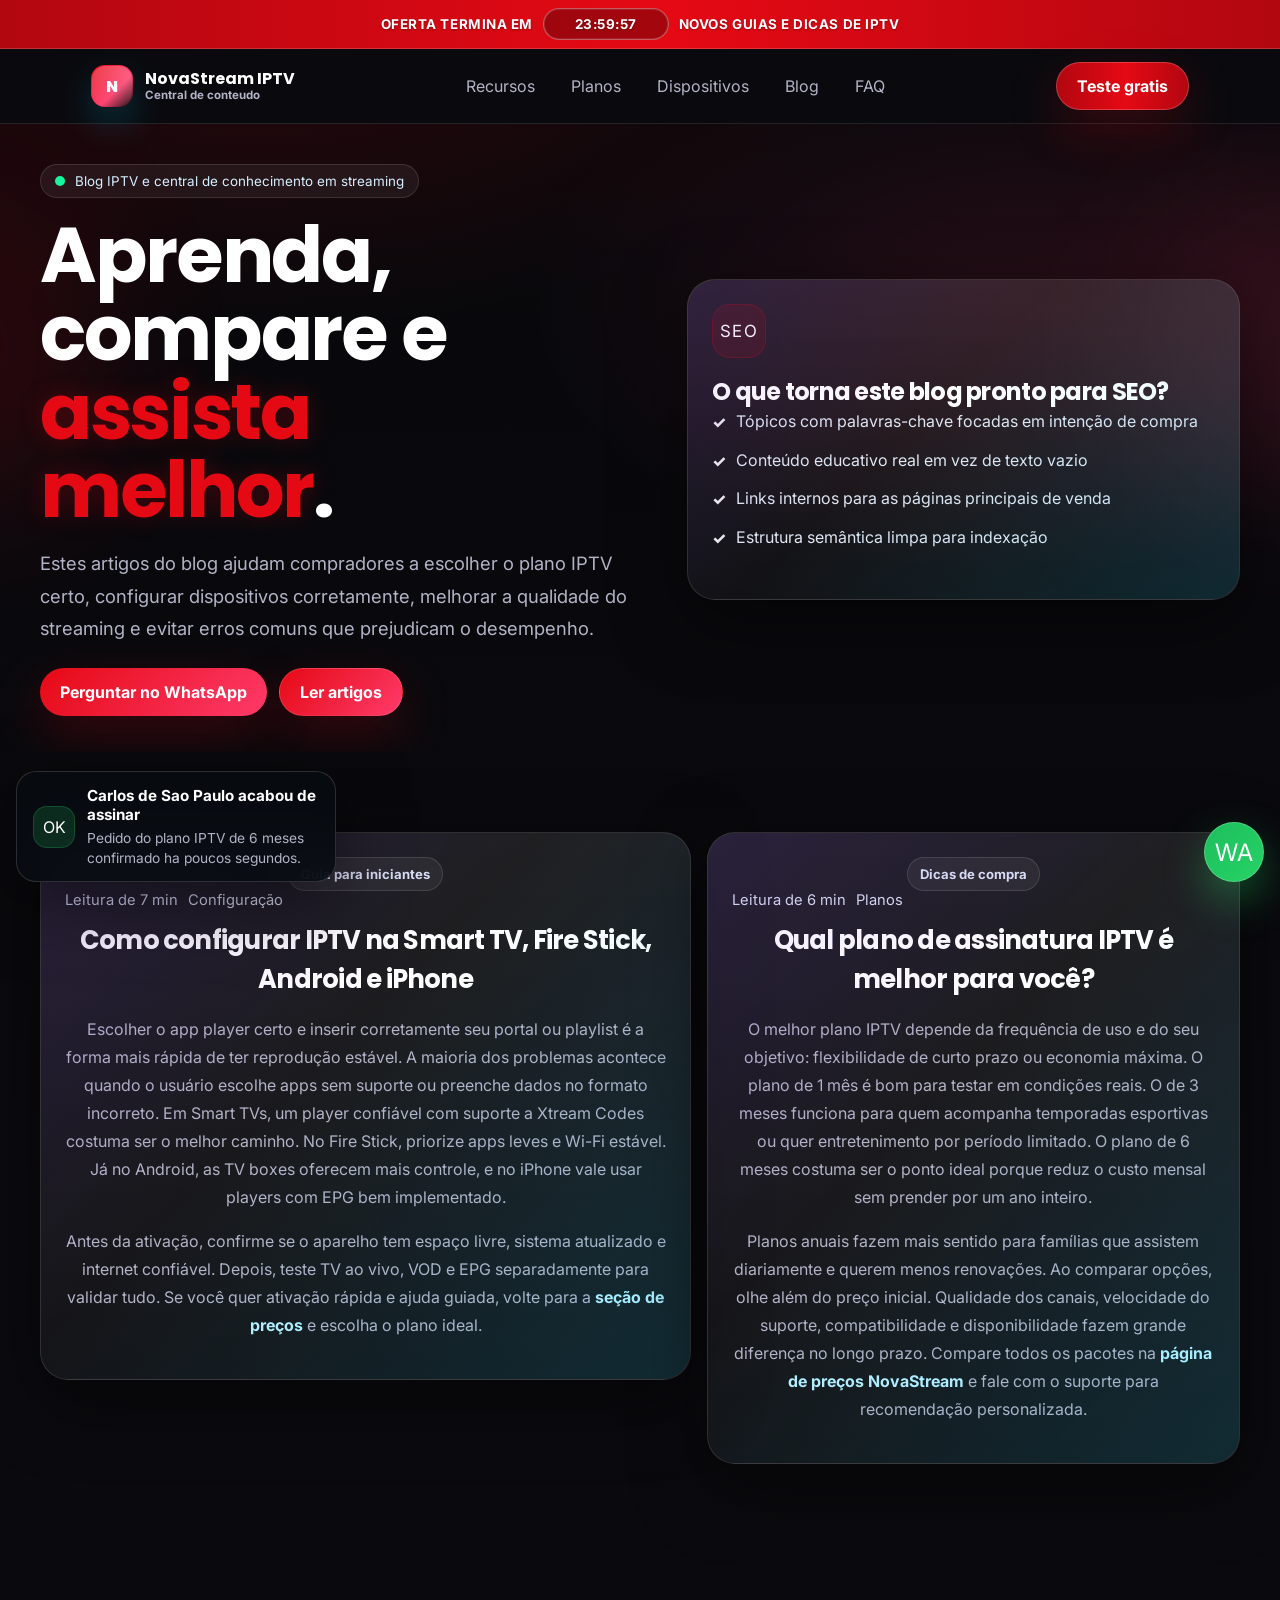
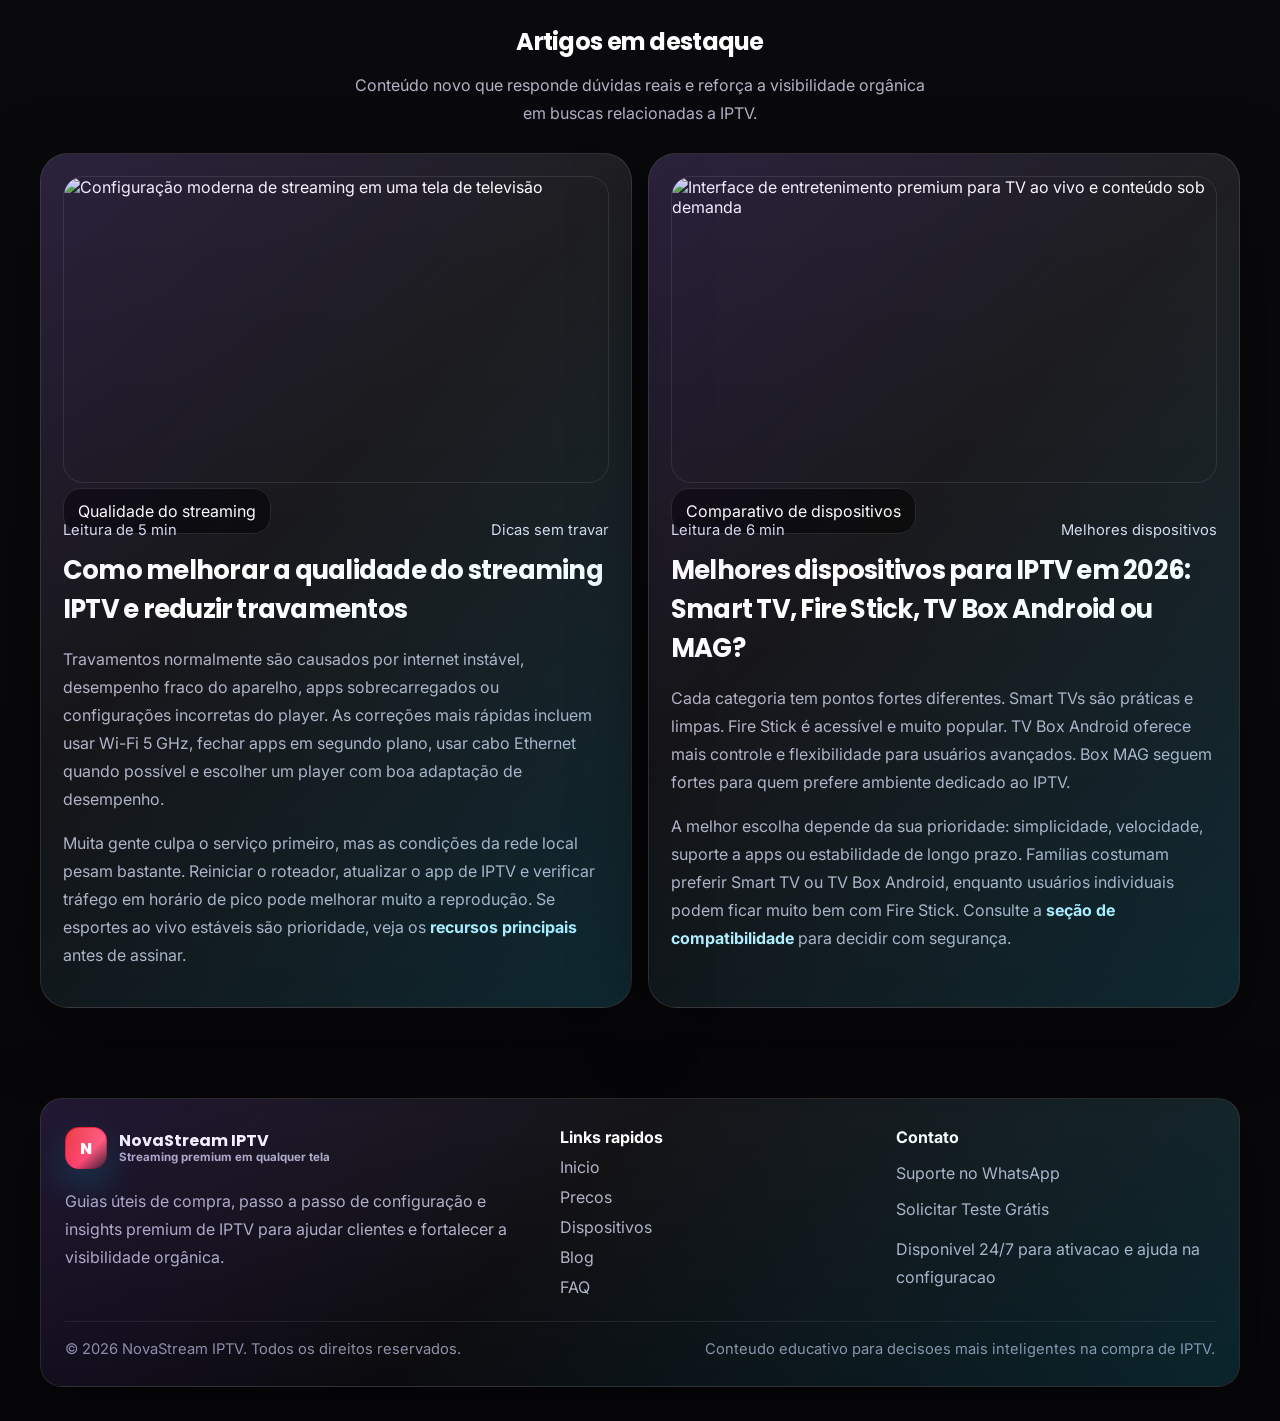
==== blogs.html @ dbb836e5 "d Co-authored-by: Copilot <copilot@github.com>" ====
<!DOCTYPE html>
<html lang="pt-BR">

<head>
  <meta charset="UTF-8">
  <meta name="viewport" content="width=device-width, initial-scale=1.0">
  <title>Blog NovaStream IPTV | Dicas IPTV, Guias de Configuração e Conselhos de Streaming</title>
  <meta name="description"
    content="Leia artigos do blog NovaStream IPTV sobre configuração de IPTV, compatibilidade de dispositivos, qualidade de streaming, escolha de planos e dicas para assistir sem travar.">
  <meta name="keywords" content="blog IPTV, guia IPTV, melhor dispositivo IPTV, dicas de streaming, IPTV 4K">
  <meta name="theme-color" content="#0a0a0f">
  <meta name="robots" content="index,follow,max-image-preview:large">
  <meta property="og:type" content="website">
  <meta property="og:title" content="Blog NovaStream IPTV | Dicas IPTV, Guias de Configuração e Conselhos de Streaming">
  <meta property="og:description"
    content="Guias úteis de configuração IPTV, dicas de compra e recomendações para Smart TV, Fire Stick, Android, iPhone e muito mais.">
  <meta property="og:image" content="https://image.tmdb.org/t/p/w1280/8Y43POKjjKDGI9MH89NW0NAzzp8.jpg">
  <link rel="canonical" href="https://iptvbrazil.store/blogs.html">
  <link rel="alternate" hreflang="pt-BR" href="https://iptvbrazil.store/blogs.html">
  <link rel="alternate" hreflang="x-default" href="https://iptvbrazil.store/blogs.html">
  <link rel="preconnect" href="https://fonts.googleapis.com">
  <link rel="preconnect" href="https://fonts.gstatic.com" crossorigin>
  <link
    href="https://fonts.googleapis.com/css2?family=Inter:wght@400;500;600;700;800&family=Poppins:wght@600;700;800&display=swap"
    rel="stylesheet">
  <link rel="stylesheet" href="styles.css">
  <script type="application/ld+json">
    {
      "@context": "https://schema.org",
      "@type": "Blog",
      "name": "NovaStream IPTV Blog",
      "description": "Guias de configuracao IPTV, dicas de compra e orientacoes de streaming.",
      "publisher": {
        "@type": "Organization",
        "name": "NovaStream IPTV"
      }
    }
  </script>
</head>

<body data-page="blog" data-page-kind="blog" data-lang="pt-br">
  <div class="top-offer-bar">
    <div class="container top-offer-inner">
      <span>Oferta termina em</span>
      <span class="countdown-chip" id="countdown">23:59:59</span>
      <span>Novos guias e dicas de IPTV</span>
    </div>
  </div>

  <header class="navbar" id="navbar">
    <div class="nav-shell">
      <a class="brand" href="index.html" aria-label="Página inicial NovaStream IPTV">
        <span class="brand-mark"><span>N</span></span>
        <span class="brand-text">
          <strong>NovaStream IPTV</strong>
          <small>Central de conteudo</small>
        </span>
      </a>

      <nav class="nav-links" aria-label="Principal">
        <a href="index.html#features">Recursos</a>
        <a href="index.html#pricing">Planos</a>
        <a href="index.html#devices">Dispositivos</a>
        <a href="blogs.html">Blog</a>
        <a href="index.html#faq">FAQ</a>
      </nav>

      <div class="nav-actions">
        <a class="nav-cta" href="https://wa.me/923067849649?text=Hi%2C%20I%20want%20a%20free%20IPTV%20trial"
          target="_blank" rel="noopener noreferrer">Teste gratis</a>
        <button class="menu-toggle" id="menuToggle" aria-label="Abrir menu móvel" aria-expanded="false"
          aria-controls="mobileMenu">
          <span></span>
        </button>
      </div>
    </div>

    <nav class="mobile-menu" id="mobileMenu" aria-label="Móvel">
      <a href="index.html#features">Recursos</a>
      <a href="index.html#pricing">Planos</a>
      <a href="index.html#devices">Dispositivos</a>
      <a href="blogs.html">Blog</a>
      <a href="index.html#faq">FAQ</a>
      <a href="https://wa.me/923067849649?text=Hi%2C%20I%20want%20a%20free%20IPTV%20trial" target="_blank"
        rel="noopener noreferrer">Iniciar teste gratis</a>
    </nav>
  </header>

  <main>
    <section class="blog-hero">
      <div class="particle-field" aria-hidden="true">
        <span></span><span></span><span></span><span></span><span></span><span></span>
      </div>
      <div class="container blog-hero-grid">
        <div class="blog-hero-copy reveal">
          <span class="eyebrow"><span class="pulse-dot"></span> Blog IPTV e central de conhecimento em streaming</span>
          <h1>Aprenda, compare e <span class="gradient-text">assista melhor</span>.</h1>
          <p>Estes artigos do blog ajudam compradores a escolher o plano IPTV certo, configurar dispositivos
            corretamente, melhorar a qualidade do streaming e evitar erros comuns que prejudicam o desempenho.</p>
          <div class="blog-hero-actions">
            <a class="btn"
              href="https://wa.me/923067849649?text=Olá%2C%20preciso%20de%20ajuda%20para%20escolher%20o%20plano%20IPTV%20certo"
              target="_blank" rel="noopener noreferrer">Perguntar no WhatsApp</a>
            <a class="btn btn-secondary" href="#articles">Ler artigos</a>
          </div>
        </div>
        <aside class="blog-aside reveal">
          <div class="blog-panel">
            <div class="blog-icon">SEO</div>
            <h2>O que torna este blog pronto para SEO?</h2>
            <ul class="blog-list">
              <li>Tópicos com palavras-chave focadas em intenção de compra</li>
              <li>Conteúdo educativo real em vez de texto vazio</li>
              <li>Links internos para as páginas principais de venda</li>
              <li>Estrutura semântica limpa para indexação</li>
            </ul>
          </div>
        </aside>
      </div>
    </section>

    <section class="blog-content">
      <div class="container blog-grid">
        <article class="blog-card reveal">
          <span class="blog-category">Guia para iniciantes</span>
          <div class="blog-meta"><span>Leitura de 7 min</span><span>Configuração</span></div>
          <h2>Como configurar IPTV na Smart TV, Fire Stick, Android e iPhone</h2>
          <p>Escolher o app player certo e inserir corretamente seu portal ou playlist é a forma mais rápida de ter
            reprodução estável. A maioria dos problemas acontece quando o usuário escolhe apps sem suporte ou preenche
            dados no formato incorreto. Em Smart TVs, um player confiável com suporte a Xtream Codes costuma ser o
            melhor caminho. No Fire Stick, priorize apps leves e Wi-Fi estável. Já no Android, as TV boxes oferecem mais
            controle, e no iPhone vale usar players com EPG bem implementado.</p>
          <p>Antes da ativação, confirme se o aparelho tem espaço livre, sistema atualizado e internet confiável.
            Depois, teste TV ao vivo, VOD e EPG separadamente para validar tudo. Se você quer ativação rápida e ajuda
            guiada, volte para a <a class="inline-link" href="index.html#pricing">seção de preços</a> e escolha o plano
            ideal.</p>
        </article>

        <article class="blog-card reveal">
          <span class="blog-category">Dicas de compra</span>
          <div class="blog-meta"><span>Leitura de 6 min</span><span>Planos</span></div>
          <h2>Qual plano de assinatura IPTV é melhor para você?</h2>
          <p>O melhor plano IPTV depende da frequência de uso e do seu objetivo: flexibilidade de curto prazo ou
            economia máxima. O plano de 1 mês é bom para testar em condições reais. O de 3 meses funciona para quem
            acompanha temporadas esportivas ou quer entretenimento por período limitado. O plano de 6 meses costuma ser
            o ponto ideal porque reduz o custo mensal sem prender por um ano inteiro.</p>
          <p>Planos anuais fazem mais sentido para famílias que assistem diariamente e querem menos renovações. Ao
            comparar opções, olhe além do preço inicial. Qualidade dos canais, velocidade do suporte, compatibilidade e
            disponibilidade fazem grande diferença no longo prazo. Compare todos os pacotes na <a class="inline-link"
              href="index.html#pricing">página de preços NovaStream</a> e fale com o suporte para recomendação
            personalizada.</p>
        </article>
      </div>
    </section>

    <section class="blog-articles" id="articles">
      <div class="container">
        <div class="section-head reveal">
          <h2>Artigos em destaque</h2>
          <p>Conteúdo novo que responde dúvidas reais e reforça a visibilidade orgânica em buscas relacionadas a IPTV.
          </p>
        </div>
        <div class="article-grid">
          <article class="article-card reveal">
            <img loading="lazy" src="https://image.tmdb.org/t/p/w1280/8Y43POKjjKDGI9MH89NW0NAzzp8.jpg"
              alt="Configuração moderna de streaming em uma tela de televisão">
            <span class="article-chip">Qualidade do streaming</span>
            <div class="article-meta"><span>Leitura de 5 min</span><span>Dicas sem travar</span></div>
            <h2>Como melhorar a qualidade do streaming IPTV e reduzir travamentos</h2>
            <p>Travamentos normalmente são causados por internet instável, desempenho fraco do aparelho, apps
              sobrecarregados ou configurações incorretas do player. As correções mais rápidas incluem usar Wi-Fi 5 GHz,
              fechar apps em segundo plano, usar cabo Ethernet quando possível e escolher um player com boa adaptação de
              desempenho.</p>
            <p>Muita gente culpa o serviço primeiro, mas as condições da rede local pesam bastante. Reiniciar o
              roteador, atualizar o app de IPTV e verificar tráfego em horário de pico pode melhorar muito a reprodução.
              Se esportes ao vivo estáveis são prioridade, veja os <a class="inline-link"
                href="index.html#features">recursos principais</a> antes de assinar.</p>
          </article>

          <article class="article-card reveal">
            <img loading="lazy" src="https://image.tmdb.org/t/p/w1280/q6y0Go1tsGEsmtFryDOJo3dEmqu.jpg"
              alt="Interface de entretenimento premium para TV ao vivo e conteúdo sob demanda">
            <span class="article-chip">Comparativo de dispositivos</span>
            <div class="article-meta"><span>Leitura de 6 min</span><span>Melhores dispositivos</span></div>
            <h2>Melhores dispositivos para IPTV em 2026: Smart TV, Fire Stick, TV Box Android ou MAG?</h2>
            <p>Cada categoria tem pontos fortes diferentes. Smart TVs são práticas e limpas. Fire Stick é acessível e
              muito popular. TV Box Android oferece mais controle e flexibilidade para usuários avançados. Box MAG
              seguem fortes para quem prefere ambiente dedicado ao IPTV.</p>
            <p>A melhor escolha depende da sua prioridade: simplicidade, velocidade, suporte a apps ou estabilidade de
              longo prazo. Famílias costumam preferir Smart TV ou TV Box Android, enquanto usuários individuais podem
              ficar muito bem com Fire Stick. Consulte a <a class="inline-link" href="index.html#devices">seção de
                compatibilidade</a> para decidir com segurança.</p>
          </article>
        </div>
      </div>
    </section>
  </main>

  <footer class="footer">
    <div class="container">
      <div class="glass-card footer-shell">
        <div class="footer-grid">
          <div>
            <a class="brand" href="index.html"><span class="brand-mark"><span>N</span></span><span
                class="brand-text"><strong>NovaStream IPTV</strong><small>Streaming premium em qualquer
                  tela</small></span></a>
            <p class="footer-note top-gap">Guias úteis de compra, passo a passo de configuração e insights premium de
              IPTV para ajudar clientes e fortalecer a visibilidade orgânica.</p>
          </div>
          <div class="footer-links">
            <strong>Links rapidos</strong>
            <a href="index.html">Inicio</a>
            <a href="index.html#pricing">Precos</a>
            <a href="index.html#devices">Dispositivos</a>
            <a href="blogs.html">Blog</a>
            <a href="index.html#faq">FAQ</a>
          </div>
          <div class="footer-contact">
            <strong>Contato</strong>
            <a href="https://wa.me/923067849649?text=Olá%2C%20preciso%20de%20mais%20informações%20sobre%20seu%20serviço%20IPTV"
              target="_blank" rel="noopener noreferrer">Suporte no WhatsApp</a>
            <a href="https://wa.me/923067849649?text=Olá%2C%20quero%20um%20teste%20IPTV%20grátis" target="_blank"
              rel="noopener noreferrer">Solicitar Teste Grátis</a>
            <span class="footer-note">Disponivel 24/7 para ativacao e ajuda na configuracao</span>
          </div>
        </div>
        <div class="footer-bottom">
          <span>&copy; 2026 NovaStream IPTV. Todos os direitos reservados.</span>
          <span>Conteudo educativo para decisoes mais inteligentes na compra de IPTV.</span>
        </div>
      </div>
    </div>
  </footer>

  <a class="whatsapp-float"
    href="https://wa.me/923067849649?text=Olá%2C%20quero%20mais%20detalhes%20sobre%20seus%20planos%20IPTV"
    target="_blank" rel="noopener noreferrer" aria-label="Falar no WhatsApp"><span aria-hidden="true">WA</span></a>

  <div class="live-toast" id="liveToast" aria-live="polite" aria-atomic="true">
    <div class="live-toast-icon" aria-hidden="true">OK</div>
    <div>
      <strong id="toastTitle">Um cliente acabou de assinar</strong>
      <span id="toastText">Novo pedido confirmado ha poucos segundos.</span>
    </div>
  </div>

  <script src="script.js" defer></script>
</body>

</html>
---- styles.css ----
:root {
  --bg: #0b0b0f;
  --bg-soft: #12121a;
  --surface: rgba(255, 255, 255, 0.06);
  --border: rgba(255, 255, 255, 0.12);
  --text: #ffffff;
  --muted: #b3b3c7;
  --accent: #e50914;
  --accent-2: #ff3b6b;
  --success: #25d366;
  --gradient: linear-gradient(135deg, #e50914 0%, #ff3b6b 60%, rgba(255, 59, 107, 0.0) 100%);
  --shadow: 0 20px 70px rgba(0, 0, 0, 0.5);
  --radius: 22px;
  --container: 1200px;
  --ease: cubic-bezier(0.25, 0.46, 0.45, 0.94);
  --nav-height: 72px;
}

* {
  box-sizing: border-box;
}

html {
  scroll-behavior: smooth;
}

body {
  margin: 0;
  font-family: "Inter", sans-serif;
  background:
    radial-gradient(1200px 600px at 20% 0%, rgba(229, 9, 20, 0.16), transparent 55%),
    radial-gradient(900px 500px at 80% 10%, rgba(255, 59, 107, 0.12), transparent 55%),
    linear-gradient(180deg, #07070a 0%, var(--bg) 40%, #07070a 100%);
  color: var(--text);
  overflow-x: hidden;
  min-width: 320px;
}

a {
  color: inherit;
  text-decoration: none;
}

img {
  max-width: 100%;
  display: block;
}

button {
  font: inherit;
  border: 0;
  background: none;
  color: inherit;
  cursor: pointer;
}

h1,
h2,
h3,
h4 {
  font-family: "Poppins", sans-serif;
  margin: 0;
  letter-spacing: -0.03em;
}

.container {
  width: min(calc(100% - 32px), var(--container));
  margin: 0 auto;
}

.section-spacing-sm {
  margin-top: 26px;
}

.top-gap {
  margin-top: 18px !important;
}

.top-offer-bar {
  position: relative;
  z-index: 20;
  background: linear-gradient(90deg, #b20710 0%, #e50914 52%, #b20710 100%);
  border-bottom: 1px solid rgba(255, 255, 255, 0.16);
  box-shadow: 0 10px 24px rgba(229, 9, 20, 0.28);
}

.top-offer-inner {
  min-height: 32px;
  display: flex;
  align-items: center;
  justify-content: center;
  gap: 10px;
  text-align: center;
  color: #fff;
  font-size: 0.84rem;
  letter-spacing: 0.04em;
  text-transform: uppercase;
  padding: 8px 0;
  flex-wrap: wrap;
  font-weight: 700;
  text-shadow: 0 1px 2px rgba(0, 0, 0, 0.35);
}

.countdown-chip {
  padding: 7px 12px;
  border-radius: 999px;
  background: rgba(0, 212, 255, 0.12);
  border: 1px solid rgba(0, 212, 255, 0.22);
  box-shadow: 0 0 24px rgba(0, 212, 255, 0.12);
  font-weight: 700;
  min-width: 126px;
}

.countdown-chip {
  background: rgba(0, 0, 0, 0.28);
  border: 1px solid rgba(255, 255, 255, 0.34);
  box-shadow: inset 0 0 0 1px rgba(255, 255, 255, 0.1);
  color: #fff;
}

.navbar {
  position: sticky;
  top: 0;
  z-index: 55;
  transition: all 0.35s var(--ease);
  background: rgba(10, 10, 14, 0.94);
  border-bottom: 1px solid rgba(255, 255, 255, 0.1);
}

.navbar.scrolled .nav-shell {
  background: rgba(10, 10, 14, 0.98);
  border-color: rgba(255, 255, 255, 0.14);
  box-shadow: 0 18px 48px rgba(0, 0, 0, 0.34);
}

.nav-shell {
  margin: 0 auto;
  width: min(100%, 100%);
  min-height: var(--nav-height);
  display: grid;
  grid-template-columns: auto 1fr auto;
  align-items: center;
  gap: 12px;
  padding: 12px 30px;
  border-radius: 0;
  border: 1px solid transparent;
  transition: inherit;
  background: rgba(10, 10, 14, 0.94);
}

.brand {
  display: inline-flex;
  align-items: center;
  gap: 12px;
  font-family: "Poppins", sans-serif;
  font-weight: 700;
}

.brand-mark {
  width: 42px;
  height: 42px;
  display: grid;
  place-items: center;
  border-radius: 14px;
  background: var(--gradient);
  box-shadow: 0 16px 36px rgba(0, 212, 255, 0.2);
  position: relative;
  overflow: hidden;
}

.brand-mark::after {
  content: "";
  position: absolute;
  inset: 1px;
  border-radius: 13px;
  background: linear-gradient(180deg, rgba(255, 255, 255, 0.22), rgba(255, 255, 255, 0.04));
}

.brand-mark span {
  position: relative;
  z-index: 1;
  font-size: 1rem;
  font-weight: 800;
}

.brand-text strong {
  display: block;
  font-size: 1rem;
  line-height: 1.1;
}

.brand-text small {
  display: block;
  color: var(--muted);
  font-size: 0.72rem;
  font-family: "Inter", sans-serif;
}

.nav-links {
  display: none;
  justify-content: center;
  gap: 8px;
  flex-wrap: wrap;
}

.nav-links a,
.mobile-menu a {
  color: var(--muted);
}

.nav-links a {
  padding: 10px 14px;
  border-radius: 999px;
  transition: color 0.3s var(--ease), background 0.3s var(--ease), transform 0.3s var(--ease);
}

.nav-links a:hover,
.nav-links a:focus-visible,
.footer-links a:hover,
.footer-contact a:hover {
  color: var(--text);
}

.nav-links a:hover,
.nav-links a:focus-visible {
  background: transparent;
  color: #e50914;
  transform: translateY(-1px);
  outline: none;
}

.nav-actions {
  display: flex;
  align-items: center;
  gap: 10px;
  justify-self: end;
}

.lang-switch-wrap {
  display: inline-flex;
  align-items: center;
}

.lang-switcher {
  min-height: 44px;
  border-radius: 999px;
  padding: 0 14px;
  border: 1px solid rgba(255, 255, 255, 0.18);
  background: rgba(255, 255, 255, 0.06);
  color: #fff;
  font-weight: 600;
  outline: none;
}

.lang-switcher option {
  color: #111;
}

.lang-suggest {
  position: fixed;
  left: 16px;
  right: 16px;
  bottom: 90px;
  z-index: 90;
  display: grid;
  gap: 10px;
  padding: 14px;
  border-radius: 14px;
  background: rgba(14, 14, 20, 0.96);
  border: 1px solid rgba(255, 255, 255, 0.14);
  box-shadow: 0 16px 34px rgba(0, 0, 0, 0.34);
}

.lang-suggest p {
  margin: 0;
  color: #e7e7f0;
  line-height: 1.5;
  font-size: 0.94rem;
}

.lang-suggest-actions {
  display: flex;
  gap: 8px;
  flex-wrap: wrap;
}

.lang-suggest button {
  min-height: 40px;
  padding: 10px 14px;
  border-radius: 999px;
  border: 1px solid rgba(255, 255, 255, 0.2);
  font-weight: 700;
  color: #fff;
}

.lang-suggest .primary {
  background: linear-gradient(135deg, #e50914 0%, #ff3b6b 100%);
  border-color: rgba(229, 9, 20, 0.45);
}

.lang-suggest .ghost {
  background: rgba(255, 255, 255, 0.06);
}

.btn,
.nav-cta,
.pricing-btn,
.cta-banner .btn,
.blog-hero .btn {
  min-height: 48px;
  border-radius: 999px;
  display: inline-flex;
  align-items: center;
  justify-content: center;
  gap: 10px;
  padding: 12px 20px;
  font-weight: 700;
  line-height: 1;
  transition: transform 0.3s var(--ease), box-shadow 0.3s var(--ease), background 0.3s var(--ease);
  will-change: transform;
}

.btn:hover,
.nav-cta:hover,
.pricing-btn:hover,
.faq-item summary:hover,
.blog-card:hover {
  transform: translateY(-2px);
}

.btn-primary,
.nav-cta,
.pricing-btn,
.cta-banner .btn,
.blog-hero .btn {
  background: linear-gradient(135deg, #e50914 0%, #ff3b6b 100%);
  color: #fff;
  box-shadow: 0 18px 50px rgba(229, 9, 20, 0.22);
}

.nav-cta {
  background: linear-gradient(90deg, #b20710 0%, #e50914 52%, #b20710 100%);
  border: 1px solid rgba(255, 255, 255, 0.2);
}

.btn-secondary {
  background: rgba(255, 255, 255, 0.05);
  border: 1px solid rgba(255, 255, 255, 0.12);
  color: var(--text);
  box-shadow: inset 0 1px 0 rgba(255, 255, 255, 0.08);
}

.menu-toggle {
  width: 48px;
  height: 48px;
  border-radius: 16px;
  border: 1px solid rgba(255, 255, 255, 0.1);
  background: rgba(255, 255, 255, 0.04);
  display: inline-flex;
  align-items: center;
  justify-content: center;
  padding: 0;
  position: relative;
}

.menu-toggle span,
.menu-toggle::before,
.menu-toggle::after {
  content: "";
  position: absolute;
  width: 18px;
  height: 2px;
  border-radius: 2px;
  background: #fff;
  transition: transform 0.3s var(--ease), opacity 0.3s var(--ease);
}

.menu-toggle::before {
  transform: translateY(-6px);
}

.menu-toggle::after {
  transform: translateY(6px);
}

.menu-toggle[aria-expanded="true"] span {
  opacity: 0;
}

.menu-toggle[aria-expanded="true"]::before {
  transform: rotate(45deg);
}

.menu-toggle[aria-expanded="true"]::after {
  transform: rotate(-45deg);
}

.mobile-menu {
  width: 100%;
  margin: 0;
  padding: 10px 20px 16px;
  border-radius: 0;
  background: rgba(10, 10, 14, 0.96);
  border: 1px solid rgba(255, 255, 255, 0.12);
  display: grid;
  gap: 8px;
  opacity: 0;
  transform: translateY(-10px);
  pointer-events: none;
  transition: opacity 0.3s var(--ease), transform 0.3s var(--ease);
}

.mobile-menu.open {
  opacity: 1;
  transform: translateY(0);
  pointer-events: auto;
}

.mobile-menu a {
  padding: 14px 16px;
  border-radius: 16px;
  background: rgba(255, 255, 255, 0.03);
}

section {
  position: relative;
}

.hero,
.blog-hero {
  padding: 28px 0 26px;
  overflow: clip;
}

.blog-hero::before,
.blog-hero::after {
  content: "";
  position: absolute;
  border-radius: 999px;
  filter: blur(70px);
  pointer-events: none;
  opacity: 0.8;
}

.blog-hero::before {
  top: 10%;
  left: -16%;
  width: 320px;
  height: 320px;
  background: rgba(229, 9, 20, 0.18);
}

.blog-hero::after {
  top: 8%;
  right: -14%;
  width: 320px;
  height: 320px;
  background: rgba(255, 59, 107, 0.14);
}

.particle-field {
  display: none;
}

.particle-field span:nth-child(1) {
  width: 140px;
  height: 140px;
  left: 6%;
  top: 16%;
  animation-duration: 18s;
}

.particle-field span:nth-child(2) {
  width: 90px;
  height: 90px;
  left: 24%;
  top: 68%;
  animation-duration: 14s;
  animation-delay: -4s;
}

.particle-field span:nth-child(3) {
  width: 110px;
  height: 110px;
  right: 18%;
  top: 22%;
  animation-duration: 16s;
  animation-delay: -8s;
}

.particle-field span:nth-child(4) {
  width: 56px;
  height: 56px;
  right: 8%;
  top: 60%;
  animation-duration: 12s;
  animation-delay: -3s;
}

.particle-field span:nth-child(5) {
  width: 72px;
  height: 72px;
  left: 54%;
  top: 10%;
  animation-duration: 15s;
  animation-delay: -10s;
}

.particle-field span:nth-child(6) {
  width: 120px;
  height: 120px;
  left: 72%;
  top: 72%;
  animation-duration: 19s;
  animation-delay: -6s;
}

@keyframes floatParticle {

  0%,
  100% {
    transform: translate3d(0, 0, 0) scale(0.95);
    opacity: 0.25;
  }

  50% {
    transform: translate3d(0, -24px, 0) scale(1.08);
    opacity: 0.7;
  }
}

.hero-grid,
.blog-hero-grid {
  position: relative;
  z-index: 1;
  display: grid;
  gap: 28px;
  align-items: center;
}

.eyebrow {
  display: inline-flex;
  align-items: center;
  gap: 10px;
  padding: 8px 14px;
  border-radius: 999px;
  background: rgba(255, 255, 255, 0.06);
  border: 1px solid rgba(255, 255, 255, 0.12);
  color: #d5efff;
  font-size: 0.84rem;
  margin-bottom: 18px;
}

.pulse-dot {
  width: 10px;
  height: 10px;
  border-radius: 999px;
  background: #19f39b;
  box-shadow: 0 0 0 0 rgba(25, 243, 155, 0.6);
  animation: pulse 2s infinite;
}

@keyframes pulse {
  0% {
    box-shadow: 0 0 0 0 rgba(25, 243, 155, 0.55);
  }

  70% {
    box-shadow: 0 0 0 14px rgba(25, 243, 155, 0);
  }

  100% {
    box-shadow: 0 0 0 0 rgba(25, 243, 155, 0);
  }
}

.hero h1,
.blog-hero h1 {
  font-size: clamp(2.3rem, 8.5vw, 4.8rem);
  line-height: 1.02;
  max-width: 14ch;
}

.hero h1 {
  max-width: 16ch;
}

.hero-title-top {
  display: block;
  font-size: clamp(1rem, 2.2vw, 1.45rem);
  line-height: 1.2;
  letter-spacing: 0;
  color: #dbe2f3;
  font-weight: 600;
  margin-bottom: 8px;
}

.hero-title-main {
  display: block;
  font-size: clamp(2.2rem, 6.2vw, 4.8rem);
  line-height: 1.02;
}

.gradient-text {
  color: var(--accent);
  text-shadow: 0 0 22px rgba(229, 9, 20, 0.25);
}

.hero-copy p,
.blog-hero-copy p,
.section-head p,
.feature-card p,
.pricing-card p,
.device-card p,
.testimonial-card p,
.faq-item p,
.footer-note,
.article-card p,
.blog-card p,
.blog-list p {
  color: var(--muted);
  line-height: 1.75;
}

.hero-copy p,
.blog-hero-copy p {
  font-size: clamp(1rem, 2vw, 1.15rem);
  max-width: 58ch;
  margin: 18px 0 24px;
}

.hero-actions,
.blog-hero-actions {
  display: flex;
  flex-direction: column;
  gap: 12px;
  align-items: stretch;
}

.hero-proofline {
  display: flex;
  flex-wrap: wrap;
  gap: 10px;
  margin-top: 8px;
}

.hero-proofline span {
  display: inline-flex;
  align-items: center;
  min-height: 34px;
  padding: 7px 12px;
  border-radius: 999px;
  border: 1px solid rgba(255, 255, 255, 0.16);
  background: rgba(0, 0, 0, 0.35);
  color: #f0f4ff;
  font-size: 0.83rem;
  font-weight: 600;
}

.hero-proofline span::before {
  content: "✓";
  margin-right: 8px;
  color: #7fffb2;
  font-weight: 800;
}

.hero-meta {
  display: flex;
  flex-wrap: wrap;
  gap: 12px;
  margin-top: 22px;
}

.hero-badge,
.live-badge {
  padding: 12px 14px;
  border-radius: 18px;
  background: rgba(255, 255, 255, 0.05);
  border: 1px solid rgba(255, 255, 255, 0.1);
  color: #dce3f6;
  display: inline-flex;
  align-items: center;
  gap: 10px;
  backdrop-filter: blur(14px);
}

.hero {
  position: relative;
  isolation: isolate;
  min-height: 78vh;
  display: flex;
  align-items: center;
}

.hero-bg-media {
  position: absolute;
  inset: 0;
  z-index: 0;
  overflow: hidden;
  opacity: 1;
  pointer-events: none;
  transform: none;
  filter: none;
}

.hero-section-video {
  width: 100%;
  height: 100%;
  object-fit: cover;
  transform: scale(1.04);
  opacity: 1;
  filter: brightness(0.58) saturate(1.05) contrast(1.02);
  transition: none !important;
  animation: none !important;
}

.hero-bg-overlay {
  position: absolute;
  inset: 0;
  background:
    linear-gradient(100deg, rgba(6, 7, 10, 0.74) 0%, rgba(6, 7, 10, 0.74) 48%, rgba(6, 7, 10, 0.74) 100%),
    radial-gradient(900px 420px at 100% 0%, rgba(229, 9, 20, 0.25), transparent 60%);
  opacity: 1;
  transition: none !important;
  animation: none !important;
  pointer-events: none;
}

.hero .container {
  position: relative;
  z-index: 1;
  width: 100%;
  max-width: none;
  margin: 0;
  padding-left: 30px;
  padding-right: 30px;
}

.hero-grid {
  grid-template-columns: 1fr;
}

.hero-copy {
  max-width: 760px;
}

.hero-visual {
  position: relative;
  min-height: 420px;
}

.hero-video-card {
  position: relative;
  min-height: 420px;
  height: 100%;
  border-radius: 28px;
  overflow: hidden;
  border: 1px solid rgba(255, 255, 255, 0.14);
  box-shadow: var(--shadow);
  background: #09090d;
}

.hero-bg-video {
  width: 100%;
  height: 100%;
  min-height: 420px;
  object-fit: cover;
  transform: scale(1.04);
}

.hero-video-overlay {
  position: absolute;
  inset: 0;
  background:
    linear-gradient(180deg, rgba(6, 7, 10, 0.2) 0%, rgba(6, 7, 10, 0.68) 100%),
    radial-gradient(900px 380px at 100% 0%, rgba(229, 9, 20, 0.25), transparent 60%);
  pointer-events: none;
}

.visual-card,
.article-card,
.blog-card,
.blog-panel {
  position: relative;
  padding: 22px;
  border-radius: 28px;
  background: linear-gradient(180deg, rgba(255, 255, 255, 0.09), rgba(255, 255, 255, 0.04));
  border: 1px solid rgba(255, 255, 255, 0.12);
  box-shadow: var(--shadow);
  overflow: hidden;
}

.visual-card::before,
.glass-card::before,
.article-card::before,
.blog-card::before,
.blog-panel::before {
  content: "";
  position: absolute;
  inset: 0;
  background: linear-gradient(135deg, rgba(123, 47, 247, 0.12), transparent 42%, rgba(0, 212, 255, 0.12));
  pointer-events: none;
}

.visual-screen {
  position: relative;
  border-radius: 22px;
  overflow: hidden;
  min-height: 360px;
  background: linear-gradient(180deg, rgba(0, 0, 0, 0.35), rgba(0, 0, 0, 0.9)), url('https://image.tmdb.org/t/p/w1280/q6y0Go1tsGEsmtFryDOJo3dEmqu.jpg') center/cover no-repeat;
  display: flex;
  flex-direction: column;
  justify-content: end;
  padding: 22px;
}

.screen-top,
.screen-bottom,
.testimonial-meta,
.footer-bottom,
.article-meta {
  display: flex;
  align-items: center;
  justify-content: space-between;
  gap: 12px;
  flex-wrap: wrap;
}

.screen-bottom {
  align-items: flex-end;
}

.screen-chip,
.screen-rating,
.screen-card,
.article-chip,
.blog-pill {
  background: rgba(0, 0, 0, 0.52);
  border: 1px solid rgba(255, 255, 255, 0.12);
  border-radius: 18px;
  padding: 12px 14px;
}

.screen-chip {
  color: #f2f6ff;
  font-size: 0.92rem;
}

.screen-rating {
  color: #ffe38a;
  font-weight: 700;
}

.screen-content h2 {
  font-size: clamp(1.8rem, 3vw, 2.8rem);
  margin-bottom: 10px;
}

.screen-content p {
  margin: 0;
  color: #d8def0;
  max-width: 36ch;
}

.screen-card strong,
.article-card strong {
  display: block;
  font-size: 1.4rem;
  margin-bottom: 6px;
}

.section-head {
  text-align: center;
  margin-bottom: 26px;
}

.section-head p {
  max-width: 58ch;
  margin: 12px auto 0;
}

.logos-marquee,
.channels-row {
  position: relative;
  overflow: hidden;
  border-radius: 18px;
  border: 1px solid rgba(255, 255, 255, 0.08);
  background: rgba(255, 255, 255, 0.02);
}

.logos-track,
.channel-track {
  display: flex;
  width: max-content;
  gap: 14px;
  padding: 16px 0;
  animation: marquee 24s linear infinite;
  will-change: transform;
}

.channel-track.reverse {
  animation-direction: reverse;
  animation-duration: 28s;
}

.logo-pill,
.channel-pill {
  min-width: max-content;
  padding: 12px 18px;
  border-radius: 999px;
  background: rgba(255, 255, 255, 0.05);
  border: 1px solid rgba(255, 255, 255, 0.1);
  color: #edf7ff;
  font-weight: 600;
}

.channel-pill {
  background: rgba(255, 255, 255, 0.04);
  color: #d9e8f6;
}

@keyframes marquee {
  from {
    transform: translate3d(0, 0, 0);
  }

  to {
    transform: translate3d(-50%, 0, 0);
  }
}

.stats {
  padding: 28px 0 16px;
}

.stats-grid,
.features-grid,
.pricing-grid,
.device-grid,
.testimonial-grid,
.footer-grid,
.blog-grid,
.article-grid {
  display: grid;
  gap: 16px;
}

.glass-card {
  position: relative;
  background: linear-gradient(180deg, rgba(255, 255, 255, 0.06), rgba(255, 255, 255, 0.02));
  border: 1px solid rgba(255, 255, 255, 0.12);
  border-radius: var(--radius);
  box-shadow: var(--shadow);
  overflow: hidden;
}

.stat-card,
.feature-card,
.testimonial-card,
.device-card,
.pricing-card,
.faq-item,
.cta-banner {
  padding: 22px;
}

.stat-card {
  text-align: center;
}

.stat-card strong {
  display: block;
  font-family: "Poppins", sans-serif;
  font-size: clamp(1.9rem, 4vw, 2.6rem);
  margin-bottom: 8px;
}

.stat-card span,
.price-suffix,
.testimonial-meta span:last-child {
  color: var(--muted);
}

.stat-card small {
  display: block;
  font-size: 0.75rem;
  color: #7f8499;
  margin-top: 4px;
  font-weight: 500;
}

.device-card p {
  font-size: 0.95rem;
}

.features,
.channels-preview,
.pricing,
.devices,
.testimonials,
.faq,
.cta-section,
.blog-content,
.blog-articles {
  padding: 80px 0;
}

.feature-icon,
.device-icon,
.blog-icon {
  width: 54px;
  height: 54px;
  border-radius: 18px;
  display: grid;
  place-items: center;
  margin-bottom: 16px;
  background: rgba(229, 9, 20, 0.12);
  border: 1px solid rgba(229, 9, 20, 0.22);
  font-size: 1.05rem;
  letter-spacing: 0.06em;
}

.feature-card h3,
.pricing-card h3,
.testimonial-card h3,
.device-card h3,
.article-card h2,
.blog-card h2 {
  font-size: 1.2rem;
  margin-bottom: 10px;
}

.channels-grid {
  display: grid;
  gap: 14px;
}

.pricing-card {
  display: flex;
  flex-direction: column;
  min-height: 100%;
  position: relative;
  isolation: isolate;
}

.pricing-card.popular {
  border-color: rgba(0, 212, 255, 0.32);
  transform: translateY(-4px);
}

.pricing-card.popular::after {
  content: "";
  position: absolute;
  inset: -1px;
  border-radius: inherit;
  padding: 1px;
  background: var(--gradient);
  -webkit-mask: linear-gradient(#fff 0 0) content-box, linear-gradient(#fff 0 0);
  -webkit-mask-composite: xor;
  mask-composite: exclude;
  opacity: 0.8;
  pointer-events: none;
}

.plan-top {
  display: flex;
  justify-content: space-between;
  gap: 12px;
  align-items: start;
  margin-bottom: 18px;
}

.plan-badge,
.save-badge,
.popular-badge,
.blog-category {
  display: inline-flex;
  align-items: center;
  justify-content: center;
  min-height: 32px;
  padding: 8px 12px;
  border-radius: 999px;
  font-size: 0.82rem;
  font-weight: 700;
}

.plan-badge,
.blog-category {
  background: rgba(255, 255, 255, 0.06);
  color: #dae2f5;
  border: 1px solid rgba(255, 255, 255, 0.12);
}

.popular-badge {
  background: rgba(0, 212, 255, 0.16);
  color: #baf6ff;
  border: 1px solid rgba(0, 212, 255, 0.28);
}

.price-line {
  display: flex;
  align-items: end;
  gap: 10px;
  margin-bottom: 8px;
  flex-wrap: wrap;
}

.old-price {
  color: #7f8499;
  text-decoration: line-through;
  font-size: 0.96rem;
}

.new-price {
  font-family: "Poppins", sans-serif;
  font-size: clamp(2rem, 5vw, 3rem);
  line-height: 1;
}

.save-badge {
  background: rgba(25, 243, 155, 0.15);
  color: #83ffc3;
  border: 1px solid rgba(25, 243, 155, 0.2);
  margin: 14px 0 18px;
  width: fit-content;
}

.plan-list,
.blog-list {
  list-style: none;
  padding: 0;
  margin: 0 0 24px;
  display: grid;
  gap: 12px;
}

.plan-list li,
.blog-list li {
  display: flex;
  gap: 10px;
  color: #dfe7f3;
  line-height: 1.6;
}

.plan-list li::before,
.blog-list li::before {
  content: "✓";
  color: rgba(255, 255, 255, 0.92);
  font-weight: 800;
  margin-top: 1px;
}

.pricing-btn {
  width: 100%;
  margin-top: auto;
}

.device-card,
.blog-card {
  text-align: center;
}

.device-icon {
  margin: 0 auto 14px;
  font-size: 1.7rem;
}

.testimonial-card .stars {
  letter-spacing: 0.18em;
  color: #ffcf5a;
  margin-bottom: 16px;
}

.faq-list {
  display: grid;
  gap: 14px;
  max-width: 920px;
  margin: 0 auto;
}

.faq-item {
  padding: 0;
}

.faq-item summary {
  list-style: none;
  cursor: pointer;
  padding: 22px;
  min-height: 72px;
  display: flex;
  align-items: center;
  justify-content: space-between;
  gap: 18px;
  font-family: "Poppins", sans-serif;
  font-size: 1rem;
}

.faq-item summary::-webkit-details-marker {
  display: none;
}

.faq-icon {
  width: 34px;
  height: 34px;
  flex: 0 0 34px;
  border-radius: 999px;
  background: rgba(255, 255, 255, 0.06);
  border: 1px solid rgba(255, 255, 255, 0.12);
  display: grid;
  place-items: center;
  position: relative;
}

.faq-icon::before,
.faq-icon::after {
  content: "";
  position: absolute;
  width: 12px;
  height: 2px;
  background: var(--accent);
  border-radius: 2px;
  transition: transform 0.3s var(--ease), opacity 0.3s var(--ease);
}

.faq-icon::after {
  transform: rotate(90deg);
}

.faq-item[open] .faq-icon::after {
  transform: rotate(0deg);
  opacity: 0;
}

.faq-content {
  display: grid;
  grid-template-rows: 0fr;
  transition: grid-template-rows 0.35s var(--ease);
}

.faq-item[open] .faq-content {
  grid-template-rows: 1fr;
}

.faq-content>div {
  overflow: hidden;
}

.faq-content p {
  padding: 0 22px 22px;
  margin: 0;
}

.cta-banner {
  background: linear-gradient(135deg, rgba(229, 9, 20, 0.92), rgba(255, 59, 107, 0.88));
  border-radius: 30px;
  display: grid;
  gap: 18px;
  text-align: center;
  padding: 34px 24px;
  box-shadow: 0 24px 60px rgba(0, 212, 255, 0.22);
}

.cta-banner {
  box-shadow: 0 24px 60px rgba(229, 9, 20, 0.22);
}

/* Netflix-style poster rows (transform-only marquee) */
.rows {
  padding: 28px 0 8px;
}

.row {
  margin: 22px 0;
}

.row-head {
  display: flex;
  align-items: baseline;
  justify-content: space-between;
  gap: 14px;
  margin-bottom: 10px;
}

.row-head h2 {
  font-size: clamp(1.25rem, 2.3vw, 1.65rem);
}

.row-head p {
  margin: 0;
  color: var(--muted);
  font-size: 0.95rem;
}

.row-viewport {
  position: relative;
  overflow: hidden;
  border-radius: 18px;
  border: 1px solid rgba(255, 255, 255, 0.08);
  background: rgba(255, 255, 255, 0.02);
}

.row-viewport::before,
.row-viewport::after {
  content: "";
  position: absolute;
  top: 0;
  bottom: 0;
  width: 72px;
  z-index: 2;
  pointer-events: none;
}

.row-viewport::before {
  left: 0;
  background: linear-gradient(90deg, rgba(11, 11, 15, 0.95), rgba(11, 11, 15, 0));
}

.row-viewport::after {
  right: 0;
  background: linear-gradient(270deg, rgba(11, 11, 15, 0.95), rgba(11, 11, 15, 0));
}

.row-track {
  display: flex;
  gap: 12px;
  padding: 16px;
  width: max-content;
  animation: rowMarquee 34s linear infinite;
  will-change: transform;
}

.row-track.reverse {
  animation-direction: reverse;
  animation-duration: 40s;
}

.row-viewport:hover .row-track {
  animation-play-state: paused;
}

@keyframes rowMarquee {
  from {
    transform: translate3d(0, 0, 0);
  }

  to {
    transform: translate3d(-50%, 0, 0);
  }
}

.tile {
  position: relative;
  width: 128px;
  flex: 0 0 128px;
  border-radius: 16px;
  overflow: hidden;
  background: rgba(255, 255, 255, 0.04);
  border: 1px solid rgba(255, 255, 255, 0.08);
  transform: translate3d(0, 0, 0);
  transition: transform 0.25s var(--ease), border-color 0.25s var(--ease);
  will-change: transform;
}

.tile:hover {
  transform: translate3d(0, -6px, 0) scale(1.04);
  border-color: rgba(229, 9, 20, 0.42);
}

.tile img {
  width: 100%;
  height: auto;
  aspect-ratio: 2 / 3;
  object-fit: cover;
  display: block;
}

.tile .tile-label {
  position: absolute;
  left: 10px;
  right: 10px;
  bottom: 10px;
  padding: 8px 10px;
  border-radius: 12px;
  background: rgba(0, 0, 0, 0.62);
  border: 1px solid rgba(255, 255, 255, 0.12);
  font-weight: 700;
  font-size: 0.85rem;
}

.tile.wide {
  width: 190px;
  flex: 0 0 190px;
}

.tile.wide img {
  aspect-ratio: 16 / 9;
}

.cta-banner p {
  margin: 0;
  color: rgba(255, 255, 255, 0.9);
}

.footer {
  padding: 10px 0 34px;
}

.footer-shell {
  padding: 28px 24px;
}

.footer-links,
.footer-contact {
  display: grid;
  gap: 10px;
}

.footer-links a,
.footer-contact a {
  color: var(--muted);
  transition: color 0.3s var(--ease);
}

.footer-bottom {
  border-top: 1px solid rgba(255, 255, 255, 0.08);
  margin-top: 24px;
  padding-top: 18px;
  color: #8e93a8;
  font-size: 0.92rem;
  flex-wrap: wrap;
}

.reveal {
  opacity: 0;
  transform: translate3d(0, 24px, 0);
  transition: opacity 0.7s var(--ease), transform 0.7s var(--ease);
  will-change: transform, opacity;
}

.reveal.in-view {
  opacity: 1;
  transform: translate3d(0, 0, 0);
}

.live-toast,
.whatsapp-float {
  position: fixed;
  z-index: 70;
}

.live-toast {
  left: 16px;
  bottom: 18px;
  max-width: min(92vw, 320px);
  padding: 14px 16px;
  border-radius: 20px;
  border: 1px solid rgba(255, 255, 255, 0.14);
  background: rgba(8, 12, 18, 0.92);
  backdrop-filter: blur(20px);
  display: flex;
  align-items: center;
  gap: 12px;
  box-shadow: var(--shadow);
  transform: translate3d(0, 22px, 0);
  opacity: 0;
  transition: transform 0.45s var(--ease), opacity 0.45s var(--ease);
  pointer-events: none;
}

.live-toast.visible {
  transform: translate3d(0, 0, 0);
  opacity: 1;
}

.live-toast-icon {
  width: 42px;
  height: 42px;
  border-radius: 14px;
  display: grid;
  place-items: center;
  background: rgba(37, 211, 102, 0.16);
  border: 1px solid rgba(37, 211, 102, 0.22);
  flex: 0 0 42px;
}

.live-toast strong {
  display: block;
  margin-bottom: 3px;
  font-size: 0.95rem;
}

.live-toast span {
  color: var(--muted);
  font-size: 0.86rem;
}

.whatsapp-float {
  right: 16px;
  bottom: 18px;
  width: 60px;
  height: 60px;
  border-radius: 999px;
  display: grid;
  place-items: center;
  background: linear-gradient(135deg, #1ebe5d, #25d366);
  box-shadow: 0 18px 40px rgba(37, 211, 102, 0.35);
  color: #fff;
  font-size: 1.5rem;
  border: 1px solid rgba(255, 255, 255, 0.2);
  transition: transform 0.3s var(--ease), box-shadow 0.3s var(--ease);
}

.whatsapp-float:hover {
  transform: translateY(-3px) scale(1.03);
  box-shadow: 0 20px 48px rgba(37, 211, 102, 0.42);
}

.blog-hero-copy,
.blog-aside {
  position: relative;
  z-index: 1;
}

.blog-hero-copy h1 {
  max-width: 10ch;
}

.blog-grid {
  grid-template-columns: 1fr;
}

.blog-card {
  padding: 24px;
  transition: transform 0.3s var(--ease), border-color 0.3s var(--ease), box-shadow 0.3s var(--ease);
}

.blog-card:hover {
  border-color: rgba(0, 212, 255, 0.28);
  box-shadow: 0 20px 50px rgba(0, 212, 255, 0.12);
}

.blog-card h2 {
  font-size: clamp(1.3rem, 2vw, 1.6rem);
}

.blog-meta,
.article-meta {
  color: #d8def0;
  font-size: 0.92rem;
  margin-bottom: 12px;
  display: flex;
  gap: 10px;
  flex-wrap: wrap;
}

.blog-card a.inline-link,
.article-card a.inline-link {
  color: #b6efff;
  font-weight: 700;
}

.blog-panel {
  padding: 24px;
}

.article-grid {
  grid-template-columns: 1fr;
}

.article-card h2 {
  font-size: clamp(1.45rem, 2vw, 1.8rem);
}

.article-card img {
  width: 100%;
  aspect-ratio: 16 / 9;
  object-fit: cover;
  border-radius: 20px;
  margin-bottom: 18px;
  border: 1px solid rgba(255, 255, 255, 0.1);
}

.sr-only {
  position: absolute;
  width: 1px;
  height: 1px;
  padding: 0;
  margin: -1px;
  overflow: hidden;
  clip: rect(0, 0, 0, 0);
  white-space: nowrap;
  border: 0;
}

@media (min-width: 768px) {
  .container {
    width: min(calc(100% - 48px), var(--container));
  }

  .hero,
  .blog-hero {
    padding: 40px 0 36px;
  }

  .hero-actions,
  .blog-hero-actions {
    flex-direction: row;
    align-items: center;
  }

  .hero-proofline span {
    font-size: 0.86rem;
  }

  .stats-grid,
  .features-grid,
  .pricing-grid,
  .testimonial-grid,
  .footer-grid,
  .blog-grid {
    grid-template-columns: repeat(2, minmax(0, 1fr));
  }

  .device-grid {
    grid-template-columns: repeat(4, minmax(0, 1fr));
  }

  .cta-banner {
    padding: 42px;
  }
}

@media (min-width: 1024px) {
  .nav-links {
    display: flex;
  }

  .menu-toggle,
  .mobile-menu {
    display: none !important;
  }

  .nav-shell {
    padding-left: 90px;
    padding-right: 90px;
  }

  .hero {
    min-height: 88vh;
  }

  .hero-grid {
    grid-template-columns: 1fr;
    gap: 28px;
  }

  .hero-copy {
    max-width: 780px;
    transform: none;
  }

  .blog-hero-grid {
    grid-template-columns: 1.05fr 0.95fr;
    gap: 36px;
  }

  .stats-grid {
    grid-template-columns: repeat(4, minmax(0, 1fr));
  }

  .features-grid {
    grid-template-columns: repeat(3, minmax(0, 1fr));
  }

  .pricing-grid {
    grid-template-columns: repeat(4, minmax(0, 1fr));
  }

  .device-grid {
    grid-template-columns: repeat(8, minmax(0, 1fr));
  }

  .testimonial-grid {
    grid-template-columns: repeat(3, minmax(0, 1fr));
  }

  .footer-grid {
    grid-template-columns: 1.2fr 0.8fr 0.8fr;
  }

  .blog-grid {
    grid-template-columns: 1.1fr 0.9fr;
    align-items: start;
  }

  .article-grid {
    grid-template-columns: repeat(2, minmax(0, 1fr));
  }
}

@media (min-width: 1280px) {
  .hero .container {
    padding-left: 90px;
    padding-right: 90px;
  }
}

@media (max-width: 1023.98px) {
  .nav-cta {
    display: none;
  }
}

@media (max-width: 767.98px) {
  .lang-switcher {
    min-height: 42px;
    padding: 0 10px;
    font-size: 0.9rem;
  }

  .lang-suggest {
    bottom: 84px;
  }
}

@media (prefers-reduced-motion: reduce) {

  *,
  *::before,
  *::after {
    animation-duration: 0.01ms !important;
    animation-iteration-count: 1 !important;
    transition-duration: 0.01ms !important;
    scroll-behavior: auto !important;
  }

  .reveal {
    opacity: 1;
    transform: none;
  }
}
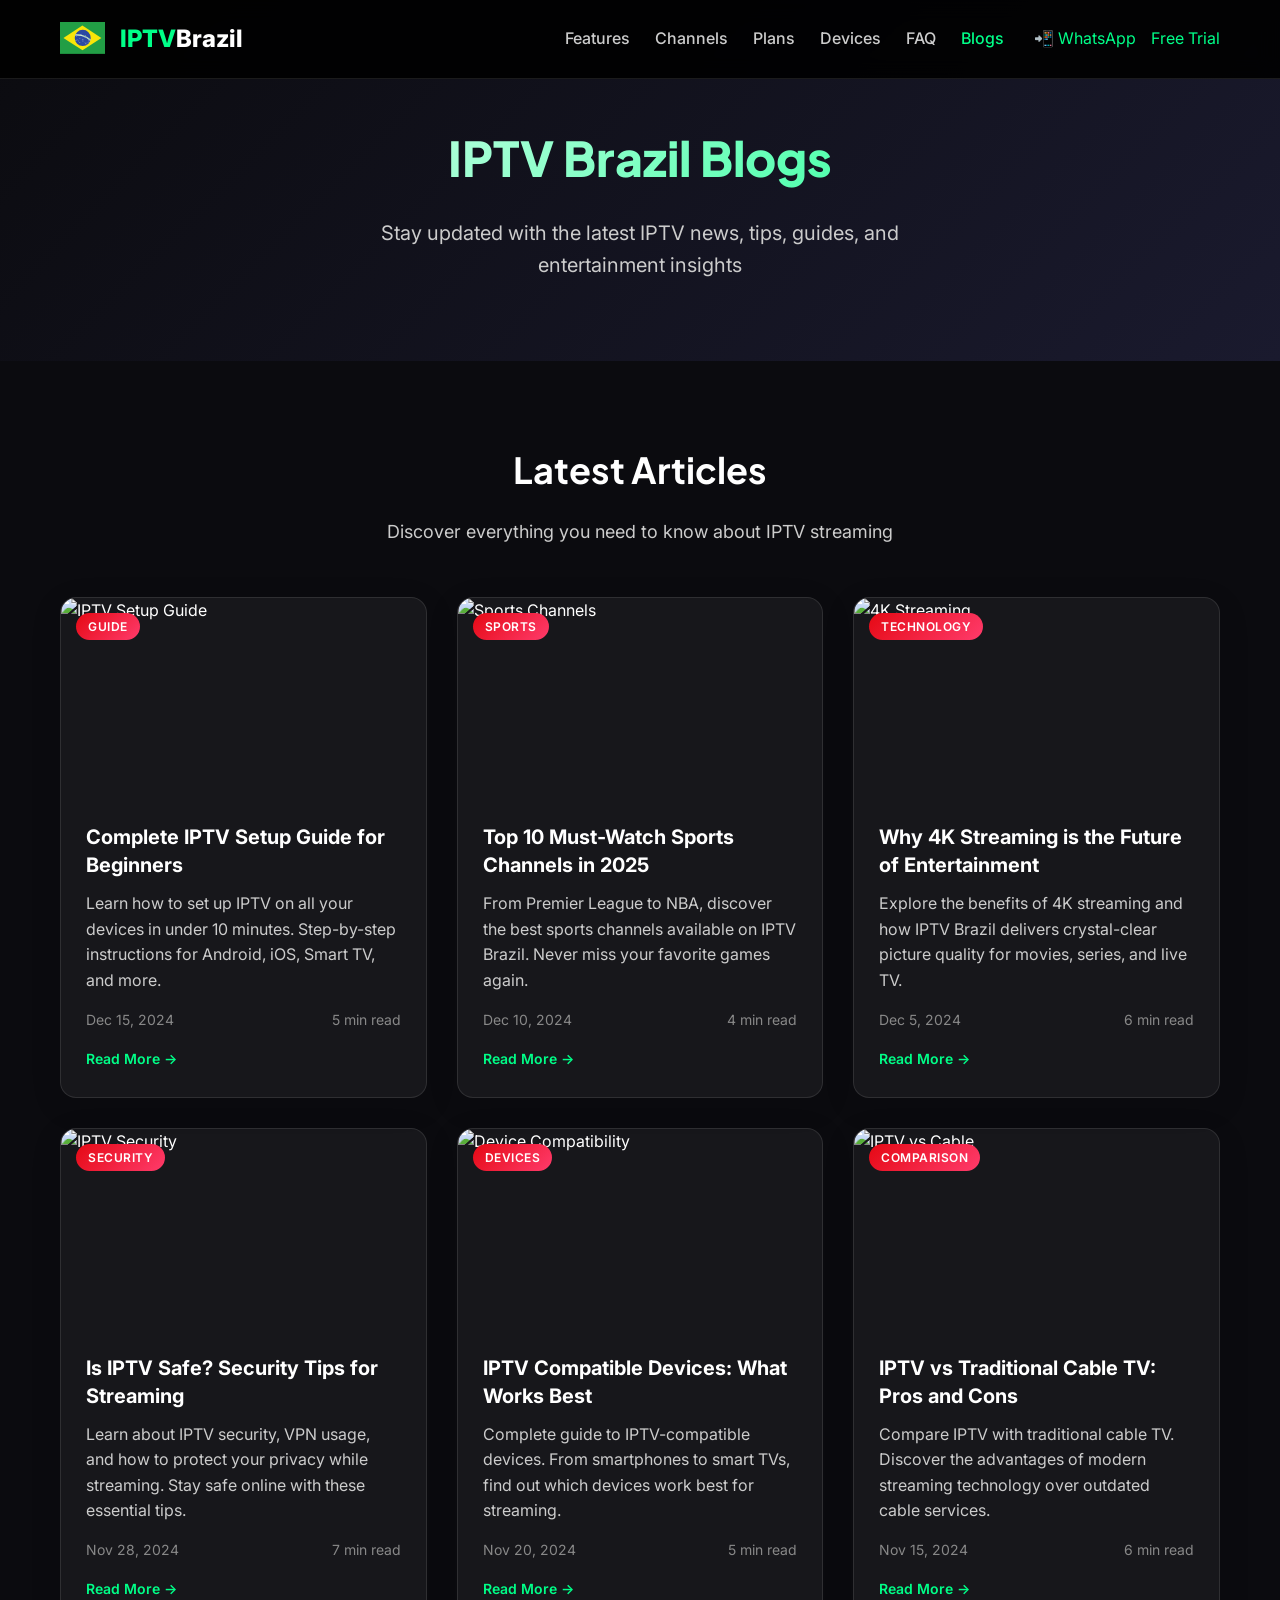
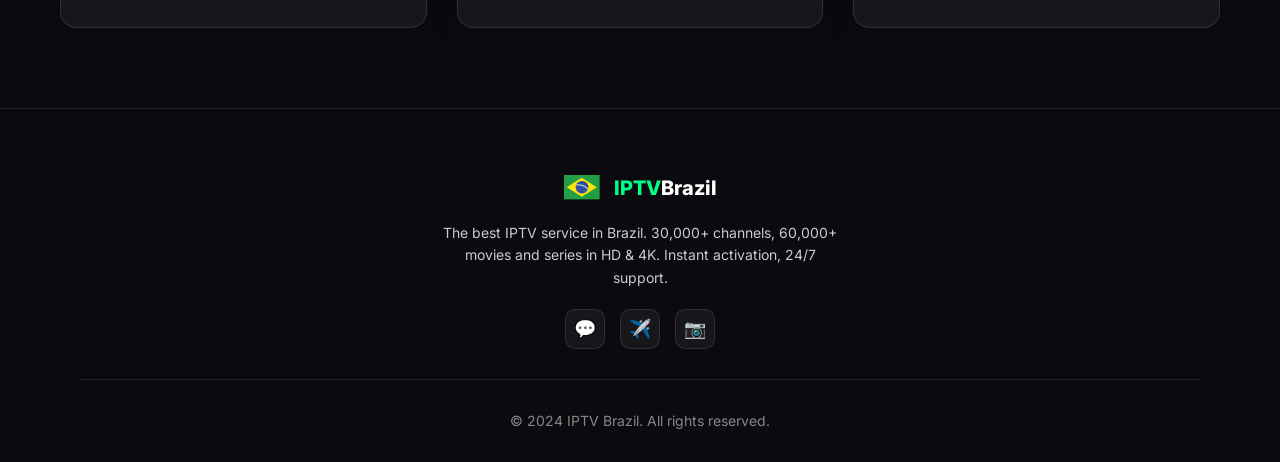
==== commit 4eab7414: "article Co-authored-by: Copilot <copilot@github.com>" ====
--- a/blogs.html
+++ b/blogs.html
@@ -1,250 +1,769 @@
 <!DOCTYPE html>
-<html lang="pt-BR">
-
+<html lang="en">
 <head>
-  <meta charset="UTF-8">
-  <meta name="viewport" content="width=device-width, initial-scale=1.0">
-  <title>Blog NovaStream IPTV | Dicas IPTV, Guias de Configuração e Conselhos de Streaming</title>
-  <meta name="description"
-    content="Leia artigos do blog NovaStream IPTV sobre configuração de IPTV, compatibilidade de dispositivos, qualidade de streaming, escolha de planos e dicas para assistir sem travar.">
-  <meta name="keywords" content="blog IPTV, guia IPTV, melhor dispositivo IPTV, dicas de streaming, IPTV 4K">
-  <meta name="theme-color" content="#0a0a0f">
-  <meta name="robots" content="index,follow,max-image-preview:large">
-  <meta property="og:type" content="website">
-  <meta property="og:title" content="Blog NovaStream IPTV | Dicas IPTV, Guias de Configuração e Conselhos de Streaming">
-  <meta property="og:description"
-    content="Guias úteis de configuração IPTV, dicas de compra e recomendações para Smart TV, Fire Stick, Android, iPhone e muito mais.">
-  <meta property="og:image" content="https://image.tmdb.org/t/p/w1280/8Y43POKjjKDGI9MH89NW0NAzzp8.jpg">
-  <link rel="canonical" href="https://iptvbrazil.store/blogs.html">
-  <link rel="alternate" hreflang="pt-BR" href="https://iptvbrazil.store/blogs.html">
-  <link rel="alternate" hreflang="x-default" href="https://iptvbrazil.store/blogs.html">
-  <link rel="preconnect" href="https://fonts.googleapis.com">
-  <link rel="preconnect" href="https://fonts.gstatic.com" crossorigin>
-  <link
-    href="https://fonts.googleapis.com/css2?family=Inter:wght@400;500;600;700;800&family=Poppins:wght@600;700;800&display=swap"
-    rel="stylesheet">
-  <link rel="stylesheet" href="styles.css">
-  <script type="application/ld+json">
-    {
-      "@context": "https://schema.org",
-      "@type": "Blog",
-      "name": "NovaStream IPTV Blog",
-      "description": "Guias de configuracao IPTV, dicas de compra e orientacoes de streaming.",
-      "publisher": {
-        "@type": "Organization",
-        "name": "NovaStream IPTV"
+  <meta charset="UTF-8" />
+  <meta name="viewport" content="width=device-width, initial-scale=1.0" />
+  <meta http-equiv="Content-Language" content="en" />
+
+  <!-- SEO Meta Tags -->
+  <title>IPTV Brazil Blogs | Latest IPTV News, Tips & Guides</title>
+  <meta name="description" content="Read the latest blogs about IPTV Brazil - setup guides, channel reviews, streaming tips, and entertainment news." />
+  <meta name="keywords" content="iptv blogs, iptv guides, streaming tips, iptv news, brazil iptv blogs" />
+  <meta name="robots" content="index, follow" />
+  <meta name="author" content="IPTV Brazil" />
+  <meta name="theme-color" content="#0a0a0f" />
+
+  <!-- Open Graph -->
+  <meta property="og:type" content="website" />
+  <meta property="og:title" content="IPTV Brazil Blogs | Latest IPTV News & Guides" />
+  <meta property="og:description" content="Read the latest blogs about IPTV Brazil - setup guides, channel reviews, streaming tips, and entertainment news." />
+  <meta property="og:locale" content="en_US" />
+  <meta property="og:site_name" content="IPTV Brazil" />
+
+  <!-- Twitter Card -->
+  <meta name="twitter:card" content="summary_large_image" />
+  <meta name="twitter:title" content="IPTV Brazil Blogs | Latest IPTV News & Guides" />
+  <meta name="twitter:description" content="Read the latest blogs about IPTV Brazil." />
+
+  <!-- Fonts -->
+  <link rel="preconnect" href="https://fonts.googleapis.com" />
+  <link rel="preconnect" href="https://fonts.gstatic.com" crossorigin />
+  <link href="https://fonts.googleapis.com/css2?family=Plus+Jakarta+Sans:wght@600;700;800&family=Inter:wght@300;400;500;600;700&display=swap" rel="stylesheet" />
+
+  <!-- Favicon -->
+  <link rel="icon" href="brazil.svg" type="image/svg+xml" />
+
+  <style>
+    /* ============================================
+       IPTV BRAZIL - BLOGS PAGE STYLES
+       ============================================ */
+
+    :root {
+      --primary: #e50914;
+      --primary-hover: #f40612;
+      --secondary: #ff3b6b;
+      --accent: #00ff88;
+      --accent-hover: #00e67a;
+      --dark: #0b0b0f;
+      --darker: #0a0a0f;
+      --card-bg: rgba(255, 255, 255, 0.05);
+      --text-primary: #ffffff;
+      --text-secondary: #cccccc;
+      --text-muted: #888888;
+      --border-color: rgba(255, 255, 255, 0.1);
+      --gradient-btn: linear-gradient(135deg, #e50914, #ff3b6b);
+      --font-head: 'Plus Jakarta Sans', sans-serif;
+      --font-body: 'Inter', sans-serif;
+    }
+
+    * {
+      margin: 0;
+      padding: 0;
+      box-sizing: border-box;
+    }
+
+    html {
+      scroll-behavior: smooth;
+    }
+
+    body {
+      font-family: var(--font-body);
+      background: var(--dark);
+      color: var(--text-primary);
+      line-height: 1.6;
+      overflow-x: hidden;
+    }
+
+    img {
+      max-width: 100%;
+      height: auto;
+    }
+
+    a {
+      color: var(--accent);
+      text-decoration: none;
+    }
+
+    a:hover {
+      color: var(--accent-hover);
+    }
+
+    /* ── CONTAINER ───────────────────────────── */
+    .container {
+      max-width: 1200px;
+      margin: 0 auto;
+      padding: 0 20px;
+    }
+
+    /* ── HEADER ───────────────────────────── */
+    .header {
+      background: rgba(0, 0, 0, 0.9);
+      backdrop-filter: blur(10px);
+      border-bottom: 1px solid var(--border-color);
+      position: fixed;
+      top: 0;
+      left: 0;
+      right: 0;
+      z-index: 1000;
+      padding: 15px 0;
+    }
+
+    .header__inner {
+      display: flex;
+      align-items: center;
+      justify-content: space-between;
+    }
+
+    .header__logo {
+      display: flex;
+      align-items: center;
+      gap: 12px;
+      font-size: 24px;
+      font-weight: 800;
+      text-decoration: none;
+      color: var(--text-primary);
+    }
+
+    .header__logo-icon {
+      width: 48px;
+      height: 48px;
+      display: flex;
+      align-items: center;
+      justify-content: center;
+    }
+
+    .header__logo-text span:first-child {
+      color: var(--accent);
+    }
+
+    .header__nav {
+      display: flex;
+      align-items: center;
+      gap: 30px;
+    }
+
+    .header__links {
+      display: flex;
+      list-style: none;
+      gap: 25px;
+    }
+
+    .header__links a {
+      color: var(--text-secondary);
+      font-weight: 500;
+      transition: color 0.3s ease;
+    }
+
+    .header__links a:hover,
+    .header__links a.active {
+      color: var(--accent);
+    }
+
+    .header__cta {
+      display: flex;
+      gap: 15px;
+    }
+
+    /* ── HERO ───────────────────────────── */
+    .hero {
+      background: linear-gradient(135deg, #0b0b0f 0%, #1a1a2e 100%);
+      padding: 120px 0 80px;
+      text-align: center;
+    }
+
+    .hero__title {
+      font-size: 48px;
+      font-weight: 800;
+      font-family: var(--font-head);
+      margin-bottom: 20px;
+      background: linear-gradient(135deg, #ffffff, #00ff88);
+      -webkit-background-clip: text;
+      -webkit-text-fill-color: transparent;
+      background-clip: text;
+    }
+
+    .hero__subtitle {
+      font-size: 20px;
+      color: var(--text-secondary);
+      max-width: 600px;
+      margin: 0 auto;
+    }
+
+    /* ── BLOG GRID ───────────────────────────── */
+    .blog-grid {
+      padding: 80px 0;
+    }
+
+    .blog-grid__title {
+      text-align: center;
+      font-size: 36px;
+      font-weight: 700;
+      font-family: var(--font-head);
+      margin-bottom: 20px;
+    }
+
+    .blog-grid__subtitle {
+      text-align: center;
+      color: var(--text-secondary);
+      font-size: 18px;
+      margin-bottom: 50px;
+    }
+
+    .blog-posts {
+      display: grid;
+      grid-template-columns: repeat(auto-fit, minmax(350px, 1fr));
+      gap: 30px;
+    }
+
+    .blog-post {
+      background: var(--card-bg);
+      border-radius: 16px;
+      overflow: hidden;
+      box-shadow: 0 8px 32px rgba(0, 0, 0, 0.1);
+      transition: all 0.3s ease;
+      border: 1px solid var(--border-color);
+    }
+
+    .blog-post:hover {
+      transform: translateY(-5px);
+      box-shadow: 0 15px 40px rgba(0, 0, 0, 0.15);
+    }
+
+    .blog-post__image {
+      position: relative;
+      height: 200px;
+      overflow: hidden;
+    }
+
+    .blog-post__image img {
+      width: 100%;
+      height: 100%;
+      object-fit: cover;
+      transition: transform 0.3s ease;
+    }
+
+    .blog-post:hover .blog-post__image img {
+      transform: scale(1.05);
+    }
+
+    .blog-post__category {
+      position: absolute;
+      top: 15px;
+      left: 15px;
+      background: var(--gradient-btn);
+      color: white;
+      padding: 4px 12px;
+      border-radius: 20px;
+      font-size: 12px;
+      font-weight: 600;
+      text-transform: uppercase;
+      letter-spacing: 0.5px;
+    }
+
+    .blog-post__content {
+      padding: 25px;
+    }
+
+    .blog-post__title {
+      font-size: 20px;
+      font-weight: 700;
+      color: var(--text-primary);
+      margin-bottom: 12px;
+      line-height: 1.4;
+    }
+
+    .blog-post__excerpt {
+      color: var(--text-secondary);
+      font-size: 16px;
+      line-height: 1.6;
+      margin-bottom: 15px;
+    }
+
+    .blog-post__meta {
+      display: flex;
+      justify-content: space-between;
+      align-items: center;
+      margin-bottom: 15px;
+      font-size: 14px;
+      color: var(--text-muted);
+    }
+
+    .blog-post__link {
+      color: var(--accent);
+      font-weight: 600;
+      text-decoration: none;
+      font-size: 14px;
+      transition: color 0.3s ease;
+    }
+
+    .blog-post__link:hover {
+      color: var(--accent-hover);
+    }
+
+    /* ── BLOG DETAIL ───────────────────────────── */
+    .blog-detail {
+      padding: 80px 0;
+    }
+
+    .blog-detail__back {
+      margin-bottom: 30px;
+    }
+
+    .blog-detail__back a {
+      color: var(--text-secondary);
+      font-size: 16px;
+      display: inline-flex;
+      align-items: center;
+      gap: 8px;
+    }
+
+    .blog-detail__header {
+      text-align: center;
+      margin-bottom: 40px;
+    }
+
+    .blog-detail__category {
+      display: inline-block;
+      background: var(--gradient-btn);
+      color: white;
+      padding: 6px 16px;
+      border-radius: 20px;
+      font-size: 14px;
+      font-weight: 600;
+      text-transform: uppercase;
+      letter-spacing: 0.5px;
+      margin-bottom: 15px;
+    }
+
+    .blog-detail__title {
+      font-size: 42px;
+      font-weight: 800;
+      font-family: var(--font-head);
+      margin-bottom: 20px;
+      line-height: 1.2;
+    }
+
+    .blog-detail__meta {
+      display: flex;
+      justify-content: center;
+      gap: 30px;
+      font-size: 16px;
+      color: var(--text-muted);
+      margin-bottom: 30px;
+    }
+
+    .blog-detail__image {
+      max-width: 800px;
+      margin: 0 auto 40px;
+      border-radius: 16px;
+      overflow: hidden;
+    }
+
+    .blog-detail__image img {
+      width: 100%;
+      height: auto;
+    }
+
+    .blog-detail__content {
+      max-width: 800px;
+      margin: 0 auto;
+      font-size: 18px;
+      line-height: 1.8;
+    }
+
+    .blog-detail__content h2 {
+      font-size: 28px;
+      font-weight: 700;
+      margin: 40px 0 20px;
+      color: var(--accent);
+    }
+
+    .blog-detail__content h3 {
+      font-size: 24px;
+      font-weight: 600;
+      margin: 30px 0 15px;
+    }
+
+    .blog-detail__content p {
+      margin-bottom: 20px;
+    }
+
+    .blog-detail__content ul,
+    .blog-detail__content ol {
+      margin-bottom: 20px;
+      padding-left: 30px;
+    }
+
+    .blog-detail__content li {
+      margin-bottom: 10px;
+    }
+
+    /* ── FOOTER ───────────────────────────── */
+    .footer {
+      background: var(--darker);
+      border-top: 1px solid var(--border-color);
+      padding: 60px 0 30px;
+    }
+
+    .footer__inner {
+      max-width: 1200px;
+      margin: 0 auto;
+      padding: 0 20px;
+    }
+
+    .footer__brand {
+      text-align: center;
+      margin-bottom: 30px;
+    }
+
+    .footer__logo {
+      display: inline-flex;
+      align-items: center;
+      gap: 12px;
+      font-size: 20px;
+      font-weight: 800;
+      margin-bottom: 15px;
+    }
+
+    .footer__logo-icon {
+      width: 38px;
+      height: 38px;
+      display: flex;
+      align-items: center;
+      justify-content: center;
+    }
+
+    .footer__logo-name span:first-child {
+      color: var(--accent);
+    }
+
+    .footer__tagline {
+      color: var(--text-secondary);
+      font-size: 14px;
+      max-width: 400px;
+      margin: 0 auto;
+    }
+
+    .footer__social {
+      display: flex;
+      justify-content: center;
+      gap: 15px;
+      margin-top: 20px;
+    }
+
+    .footer__social-btn {
+      width: 40px;
+      height: 40px;
+      background: var(--card-bg);
+      border: 1px solid var(--border-color);
+      border-radius: 10px;
+      display: flex;
+      align-items: center;
+      justify-content: center;
+      color: var(--text-secondary);
+      font-size: 18px;
+      transition: all 0.3s ease;
+      text-decoration: none;
+    }
+
+    .footer__social-btn:hover {
+      background: var(--gradient-btn);
+      color: white;
+      transform: translateY(-2px);
+    }
+
+    .footer__bottom {
+      text-align: center;
+      padding-top: 30px;
+      border-top: 1px solid var(--border-color);
+      color: var(--text-muted);
+      font-size: 14px;
+    }
+
+    /* ── RESPONSIVE ───────────────────────────── */
+    @media (max-width: 768px) {
+      .header__nav {
+        display: none;
       }
-    }
-  </script>
+
+      .hero__title {
+        font-size: 36px;
+      }
+
+      .blog-posts {
+        grid-template-columns: 1fr;
+      }
+
+      .blog-detail__title {
+        font-size: 32px;
+      }
+
+      .blog-detail__content {
+        font-size: 16px;
+      }
+    }
+  </style>
 </head>
 
-<body data-page="blog" data-page-kind="blog" data-lang="pt-br">
-  <div class="top-offer-bar">
-    <div class="container top-offer-inner">
-      <span>Oferta termina em</span>
-      <span class="countdown-chip" id="countdown">23:59:59</span>
-      <span>Novos guias e dicas de IPTV</span>
-    </div>
-  </div>
-
-  <header class="navbar" id="navbar">
-    <div class="nav-shell">
-      <a class="brand" href="index.html" aria-label="Página inicial NovaStream IPTV">
-        <span class="brand-mark"><span>N</span></span>
-        <span class="brand-text">
-          <strong>NovaStream IPTV</strong>
-          <small>Central de conteudo</small>
-        </span>
-      </a>
-
-      <nav class="nav-links" aria-label="Principal">
-        <a href="index.html#features">Recursos</a>
-        <a href="index.html#pricing">Planos</a>
-        <a href="index.html#devices">Dispositivos</a>
-        <a href="blogs.html">Blog</a>
-        <a href="index.html#faq">FAQ</a>
-      </nav>
-
-      <div class="nav-actions">
-        <a class="nav-cta" href="https://wa.me/923067849649?text=Hi%2C%20I%20want%20a%20free%20IPTV%20trial"
-          target="_blank" rel="noopener noreferrer">Teste gratis</a>
-        <button class="menu-toggle" id="menuToggle" aria-label="Abrir menu móvel" aria-expanded="false"
-          aria-controls="mobileMenu">
-          <span></span>
-        </button>
+<body>
+  <!-- ========== HEADER ========== -->
+  <header class="header">
+    <div class="container">
+      <div class="header__inner">
+        <!-- Logo -->
+        <a href="index.html" class="header__logo">
+          <div class="header__logo-icon">
+            <img src="brazil.svg" width="48" height="32" alt="Brazil Flag" />
+          </div>
+          <div class="header__logo-text">
+            <span>IPTV</span>Brazil
+          </div>
+        </a>
+
+        <!-- Navigation -->
+        <nav class="header__nav">
+          <ul class="header__links">
+            <li><a href="index.html#recursos">Features</a></li>
+            <li><a href="index.html#canais">Channels</a></li>
+            <li><a href="index.html#planos">Plans</a></li>
+            <li><a href="index.html#dispositivos">Devices</a></li>
+            <li><a href="index.html#perguntas">FAQ</a></li>
+            <li><a href="blogs.html" class="active">Blogs</a></li>
+          </ul>
+          <div class="header__cta">
+            <a href="https://wa.me/923067849649?text=Hello!%20I%20want%20to%20know%20more%20about%20IPTV%20Brazil" target="_blank" class="btn btn--outline">📲 WhatsApp</a>
+            <a href="https://wa.me/923067849649?text=Hello!%20I%20want%20a%20free%20trial%20of%20IPTV%20Brazil" target="_blank" class="btn btn--primary">Free Trial</a>
+          </div>
+        </nav>
       </div>
     </div>
-
-    <nav class="mobile-menu" id="mobileMenu" aria-label="Móvel">
-      <a href="index.html#features">Recursos</a>
-      <a href="index.html#pricing">Planos</a>
-      <a href="index.html#devices">Dispositivos</a>
-      <a href="blogs.html">Blog</a>
-      <a href="index.html#faq">FAQ</a>
-      <a href="https://wa.me/923067849649?text=Hi%2C%20I%20want%20a%20free%20IPTV%20trial" target="_blank"
-        rel="noopener noreferrer">Iniciar teste gratis</a>
-    </nav>
   </header>
 
-  <main>
-    <section class="blog-hero">
-      <div class="particle-field" aria-hidden="true">
-        <span></span><span></span><span></span><span></span><span></span><span></span>
-      </div>
-      <div class="container blog-hero-grid">
-        <div class="blog-hero-copy reveal">
-          <span class="eyebrow"><span class="pulse-dot"></span> Blog IPTV e central de conhecimento em streaming</span>
-          <h1>Aprenda, compare e <span class="gradient-text">assista melhor</span>.</h1>
-          <p>Estes artigos do blog ajudam compradores a escolher o plano IPTV certo, configurar dispositivos
-            corretamente, melhorar a qualidade do streaming e evitar erros comuns que prejudicam o desempenho.</p>
-          <div class="blog-hero-actions">
-            <a class="btn"
-              href="https://wa.me/923067849649?text=Olá%2C%20preciso%20de%20ajuda%20para%20escolher%20o%20plano%20IPTV%20certo"
-              target="_blank" rel="noopener noreferrer">Perguntar no WhatsApp</a>
-            <a class="btn btn-secondary" href="#articles">Ler artigos</a>
-          </div>
-        </div>
-        <aside class="blog-aside reveal">
-          <div class="blog-panel">
-            <div class="blog-icon">SEO</div>
-            <h2>O que torna este blog pronto para SEO?</h2>
-            <ul class="blog-list">
-              <li>Tópicos com palavras-chave focadas em intenção de compra</li>
-              <li>Conteúdo educativo real em vez de texto vazio</li>
-              <li>Links internos para as páginas principais de venda</li>
-              <li>Estrutura semântica limpa para indexação</li>
-            </ul>
-          </div>
-        </aside>
-      </div>
-    </section>
-
-    <section class="blog-content">
-      <div class="container blog-grid">
-        <article class="blog-card reveal">
-          <span class="blog-category">Guia para iniciantes</span>
-          <div class="blog-meta"><span>Leitura de 7 min</span><span>Configuração</span></div>
-          <h2>Como configurar IPTV na Smart TV, Fire Stick, Android e iPhone</h2>
-          <p>Escolher o app player certo e inserir corretamente seu portal ou playlist é a forma mais rápida de ter
-            reprodução estável. A maioria dos problemas acontece quando o usuário escolhe apps sem suporte ou preenche
-            dados no formato incorreto. Em Smart TVs, um player confiável com suporte a Xtream Codes costuma ser o
-            melhor caminho. No Fire Stick, priorize apps leves e Wi-Fi estável. Já no Android, as TV boxes oferecem mais
-            controle, e no iPhone vale usar players com EPG bem implementado.</p>
-          <p>Antes da ativação, confirme se o aparelho tem espaço livre, sistema atualizado e internet confiável.
-            Depois, teste TV ao vivo, VOD e EPG separadamente para validar tudo. Se você quer ativação rápida e ajuda
-            guiada, volte para a <a class="inline-link" href="index.html#pricing">seção de preços</a> e escolha o plano
-            ideal.</p>
+  <!-- ========== HERO ========== -->
+  <section class="hero">
+    <div class="container">
+      <h1 class="hero__title">IPTV Brazil Blogs</h1>
+      <p class="hero__subtitle">Stay updated with the latest IPTV news, tips, guides, and entertainment insights</p>
+    </div>
+  </section>
+
+  <!-- ========== BLOG GRID ========== -->
+  <section class="blog-grid">
+    <div class="container">
+      <h2 class="blog-grid__title">Latest Articles</h2>
+      <p class="blog-grid__subtitle">Discover everything you need to know about IPTV streaming</p>
+
+      <div class="blog-posts">
+        <article class="blog-post" id="setup-guide">
+          <div class="blog-post__image">
+            <img src="https://images.unsplash.com/photo-1571019613454-1cb2f99b2d8b?w=400&h=250&fit=crop" alt="IPTV Setup Guide" />
+            <div class="blog-post__category">Guide</div>
+          </div>
+          <div class="blog-post__content">
+            <h3 class="blog-post__title">Complete IPTV Setup Guide for Beginners</h3>
+            <p class="blog-post__excerpt">Learn how to set up IPTV on all your devices in under 10 minutes. Step-by-step instructions for Android, iOS, Smart TV, and more.</p>
+            <div class="blog-post__meta">
+              <span>Dec 15, 2024</span>
+              <span>5 min read</span>
+            </div>
+            <a href="#setup-guide-detail" class="blog-post__link">Read More →</a>
+          </div>
         </article>
 
-        <article class="blog-card reveal">
-          <span class="blog-category">Dicas de compra</span>
-          <div class="blog-meta"><span>Leitura de 6 min</span><span>Planos</span></div>
-          <h2>Qual plano de assinatura IPTV é melhor para você?</h2>
-          <p>O melhor plano IPTV depende da frequência de uso e do seu objetivo: flexibilidade de curto prazo ou
-            economia máxima. O plano de 1 mês é bom para testar em condições reais. O de 3 meses funciona para quem
-            acompanha temporadas esportivas ou quer entretenimento por período limitado. O plano de 6 meses costuma ser
-            o ponto ideal porque reduz o custo mensal sem prender por um ano inteiro.</p>
-          <p>Planos anuais fazem mais sentido para famílias que assistem diariamente e querem menos renovações. Ao
-            comparar opções, olhe além do preço inicial. Qualidade dos canais, velocidade do suporte, compatibilidade e
-            disponibilidade fazem grande diferença no longo prazo. Compare todos os pacotes na <a class="inline-link"
-              href="index.html#pricing">página de preços NovaStream</a> e fale com o suporte para recomendação
-            personalizada.</p>
+        <article class="blog-post" id="sports-channels">
+          <div class="blog-post__image">
+            <img src="https://images.unsplash.com/photo-1461896836934-ffe607ba8211?w=400&h=250&fit=crop" alt="Sports Channels" />
+            <div class="blog-post__category">Sports</div>
+          </div>
+          <div class="blog-post__content">
+            <h3 class="blog-post__title">Top 10 Must-Watch Sports Channels in 2025</h3>
+            <p class="blog-post__excerpt">From Premier League to NBA, discover the best sports channels available on IPTV Brazil. Never miss your favorite games again.</p>
+            <div class="blog-post__meta">
+              <span>Dec 10, 2024</span>
+              <span>4 min read</span>
+            </div>
+            <a href="#sports-channels-detail" class="blog-post__link">Read More →</a>
+          </div>
+        </article>
+
+        <article class="blog-post" id="4k-streaming">
+          <div class="blog-post__image">
+            <img src="https://images.unsplash.com/photo-1489599735734-79b4d4c4b5db?w=400&h=250&fit=crop" alt="4K Streaming" />
+            <div class="blog-post__category">Technology</div>
+          </div>
+          <div class="blog-post__content">
+            <h3 class="blog-post__title">Why 4K Streaming is the Future of Entertainment</h3>
+            <p class="blog-post__excerpt">Explore the benefits of 4K streaming and how IPTV Brazil delivers crystal-clear picture quality for movies, series, and live TV.</p>
+            <div class="blog-post__meta">
+              <span>Dec 5, 2024</span>
+              <span>6 min read</span>
+            </div>
+            <a href="#4k-streaming-detail" class="blog-post__link">Read More →</a>
+          </div>
+        </article>
+
+        <article class="blog-post">
+          <div class="blog-post__image">
+            <img src="https://images.unsplash.com/photo-1594736797933-d0401ba2fe65?w=400&h=250&fit=crop" alt="IPTV Security" />
+            <div class="blog-post__category">Security</div>
+          </div>
+          <div class="blog-post__content">
+            <h3 class="blog-post__title">Is IPTV Safe? Security Tips for Streaming</h3>
+            <p class="blog-post__excerpt">Learn about IPTV security, VPN usage, and how to protect your privacy while streaming. Stay safe online with these essential tips.</p>
+            <div class="blog-post__meta">
+              <span>Nov 28, 2024</span>
+              <span>7 min read</span>
+            </div>
+            <a href="#security-tips" class="blog-post__link">Read More →</a>
+          </div>
+        </article>
+
+        <article class="blog-post">
+          <div class="blog-post__image">
+            <img src="https://images.unsplash.com/photo-1489599735734-79b4d4c4b5db?w=400&h=250&fit=crop" alt="Device Compatibility" />
+            <div class="blog-post__category">Devices</div>
+          </div>
+          <div class="blog-post__content">
+            <h3 class="blog-post__title">IPTV Compatible Devices: What Works Best</h3>
+            <p class="blog-post__excerpt">Complete guide to IPTV-compatible devices. From smartphones to smart TVs, find out which devices work best for streaming.</p>
+            <div class="blog-post__meta">
+              <span>Nov 20, 2024</span>
+              <span>5 min read</span>
+            </div>
+            <a href="#device-guide" class="blog-post__link">Read More →</a>
+          </div>
+        </article>
+
+        <article class="blog-post">
+          <div class="blog-post__image">
+            <img src="https://images.unsplash.com/photo-1571019613454-1cb2f99b2d8b?w=400&h=250&fit=crop" alt="IPTV vs Cable" />
+            <div class="blog-post__category">Comparison</div>
+          </div>
+          <div class="blog-post__content">
+            <h3 class="blog-post__title">IPTV vs Traditional Cable TV: Pros and Cons</h3>
+            <p class="blog-post__excerpt">Compare IPTV with traditional cable TV. Discover the advantages of modern streaming technology over outdated cable services.</p>
+            <div class="blog-post__meta">
+              <span>Nov 15, 2024</span>
+              <span>6 min read</span>
+            </div>
+            <a href="#iptv-vs-cable" class="blog-post__link">Read More →</a>
+          </div>
         </article>
       </div>
-    </section>
-
-    <section class="blog-articles" id="articles">
-      <div class="container">
-        <div class="section-head reveal">
-          <h2>Artigos em destaque</h2>
-          <p>Conteúdo novo que responde dúvidas reais e reforça a visibilidade orgânica em buscas relacionadas a IPTV.
-          </p>
+    </div>
+  </section>
+
+  <!-- ========== BLOG DETAIL ========== -->
+  <section class="blog-detail" id="setup-guide-detail" style="display: none;">
+    <div class="container">
+      <div class="blog-detail__back">
+        <a href="#" onclick="showBlogList()">← Back to Articles</a>
+      </div>
+
+      <header class="blog-detail__header">
+        <span class="blog-detail__category">Guide</span>
+        <h1 class="blog-detail__title">Complete IPTV Setup Guide for Beginners</h1>
+        <div class="blog-detail__meta">
+          <span>December 15, 2024</span>
+          <span>5 min read</span>
         </div>
-        <div class="article-grid">
-          <article class="article-card reveal">
-            <img loading="lazy" src="https://image.tmdb.org/t/p/w1280/8Y43POKjjKDGI9MH89NW0NAzzp8.jpg"
-              alt="Configuração moderna de streaming em uma tela de televisão">
-            <span class="article-chip">Qualidade do streaming</span>
-            <div class="article-meta"><span>Leitura de 5 min</span><span>Dicas sem travar</span></div>
-            <h2>Como melhorar a qualidade do streaming IPTV e reduzir travamentos</h2>
-            <p>Travamentos normalmente são causados por internet instável, desempenho fraco do aparelho, apps
-              sobrecarregados ou configurações incorretas do player. As correções mais rápidas incluem usar Wi-Fi 5 GHz,
-              fechar apps em segundo plano, usar cabo Ethernet quando possível e escolher um player com boa adaptação de
-              desempenho.</p>
-            <p>Muita gente culpa o serviço primeiro, mas as condições da rede local pesam bastante. Reiniciar o
-              roteador, atualizar o app de IPTV e verificar tráfego em horário de pico pode melhorar muito a reprodução.
-              Se esportes ao vivo estáveis são prioridade, veja os <a class="inline-link"
-                href="index.html#features">recursos principais</a> antes de assinar.</p>
-          </article>
-
-          <article class="article-card reveal">
-            <img loading="lazy" src="https://image.tmdb.org/t/p/w1280/q6y0Go1tsGEsmtFryDOJo3dEmqu.jpg"
-              alt="Interface de entretenimento premium para TV ao vivo e conteúdo sob demanda">
-            <span class="article-chip">Comparativo de dispositivos</span>
-            <div class="article-meta"><span>Leitura de 6 min</span><span>Melhores dispositivos</span></div>
-            <h2>Melhores dispositivos para IPTV em 2026: Smart TV, Fire Stick, TV Box Android ou MAG?</h2>
-            <p>Cada categoria tem pontos fortes diferentes. Smart TVs são práticas e limpas. Fire Stick é acessível e
-              muito popular. TV Box Android oferece mais controle e flexibilidade para usuários avançados. Box MAG
-              seguem fortes para quem prefere ambiente dedicado ao IPTV.</p>
-            <p>A melhor escolha depende da sua prioridade: simplicidade, velocidade, suporte a apps ou estabilidade de
-              longo prazo. Famílias costumam preferir Smart TV ou TV Box Android, enquanto usuários individuais podem
-              ficar muito bem com Fire Stick. Consulte a <a class="inline-link" href="index.html#devices">seção de
-                compatibilidade</a> para decidir com segurança.</p>
-          </article>
-        </div>
+      </header>
+
+      <div class="blog-detail__image">
+        <img src="https://images.unsplash.com/photo-1571019613454-1cb2f99b2d8b?w=800&h=400&fit=crop" alt="IPTV Setup Guide" />
       </div>
-    </section>
-  </main>
-
+
+      <div class="blog-detail__content">
+        <p>Welcome to your complete IPTV setup guide! Whether you're new to streaming or switching from traditional cable, this step-by-step guide will help you get IPTV Brazil up and running on all your devices in under 10 minutes.</p>
+
+        <h2>What You'll Need</h2>
+        <ul>
+          <li>A stable internet connection (minimum 10 Mbps)</li>
+          <li>Your IPTV Brazil login credentials</li>
+          <li>A compatible device (Android, iOS, Smart TV, etc.)</li>
+          <li>The IPTV app (we'll help you find it)</li>
+        </ul>
+
+        <h2>Step 1: Download the IPTV App</h2>
+        <p>The first step is to download the IPTV app on your device. We recommend different apps for different platforms:</p>
+
+        <h3>For Android Devices:</h3>
+        <ul>
+          <li>IPTV Smarters Pro</li>
+          <li>TiviMate</li>
+          <li>GSE Smart IPTV</li>
+        </ul>
+
+        <h3>For iOS Devices:</h3>
+        <ul>
+          <li>IPTV Smarters Pro</li>
+          <li>GSE Smart IPTV</li>
+        </ul>
+
+        <h2>Step 2: Configure Your Account</h2>
+        <p>Once you've installed the app, open it and look for the login or configuration section. You'll need to enter:</p>
+        <ul>
+          <li>Username</li>
+          <li>Password</li>
+          <li>Server URL (provided by IPTV Brazil)</li>
+        </ul>
+
+        <h2>Step 3: Start Streaming</h2>
+        <p>After successful login, you'll see all available channels, movies, and series. Browse by category or use the search function to find your favorite content.</p>
+
+        <p>That's it! You're now ready to enjoy unlimited streaming with IPTV Brazil. If you encounter any issues, our 24/7 support team is always ready to help.</p>
+      </div>
+    </div>
+  </section>
+
+  <!-- ========== FOOTER ========== -->
   <footer class="footer">
     <div class="container">
-      <div class="glass-card footer-shell">
-        <div class="footer-grid">
-          <div>
-            <a class="brand" href="index.html"><span class="brand-mark"><span>N</span></span><span
-                class="brand-text"><strong>NovaStream IPTV</strong><small>Streaming premium em qualquer
-                  tela</small></span></a>
-            <p class="footer-note top-gap">Guias úteis de compra, passo a passo de configuração e insights premium de
-              IPTV para ajudar clientes e fortalecer a visibilidade orgânica.</p>
-          </div>
-          <div class="footer-links">
-            <strong>Links rapidos</strong>
-            <a href="index.html">Inicio</a>
-            <a href="index.html#pricing">Precos</a>
-            <a href="index.html#devices">Dispositivos</a>
-            <a href="blogs.html">Blog</a>
-            <a href="index.html#faq">FAQ</a>
-          </div>
-          <div class="footer-contact">
-            <strong>Contato</strong>
-            <a href="https://wa.me/923067849649?text=Olá%2C%20preciso%20de%20mais%20informações%20sobre%20seu%20serviço%20IPTV"
-              target="_blank" rel="noopener noreferrer">Suporte no WhatsApp</a>
-            <a href="https://wa.me/923067849649?text=Olá%2C%20quero%20um%20teste%20IPTV%20grátis" target="_blank"
-              rel="noopener noreferrer">Solicitar Teste Grátis</a>
-            <span class="footer-note">Disponivel 24/7 para ativacao e ajuda na configuracao</span>
+      <div class="footer__inner">
+        <div class="footer__brand">
+          <div class="footer__logo">
+            <div class="footer__logo-icon">
+              <img src="brazil.svg" width="38" height="25" alt="Brazil Flag" />
+            </div>
+            <span class="footer__logo-name"><span>IPTV</span>Brazil</span>
+          </div>
+          <p class="footer__tagline">
+            The best IPTV service in Brazil. 30,000+ channels, 60,000+ movies and series in HD & 4K. Instant activation, 24/7 support.
+          </p>
+          <div class="footer__social">
+            <a href="https://wa.me/923067849649" target="_blank" class="footer__social-btn" aria-label="WhatsApp">💬</a>
+            <div class="footer__social-btn" aria-label="Telegram">✈️</div>
+            <div class="footer__social-btn" aria-label="Instagram">📷</div>
           </div>
         </div>
-        <div class="footer-bottom">
-          <span>&copy; 2026 NovaStream IPTV. Todos os direitos reservados.</span>
-          <span>Conteudo educativo para decisoes mais inteligentes na compra de IPTV.</span>
+
+        <div class="footer__bottom">
+          <p>&copy; 2024 IPTV Brazil. All rights reserved.</p>
         </div>
       </div>
     </div>
   </footer>
 
-  <a class="whatsapp-float"
-    href="https://wa.me/923067849649?text=Olá%2C%20quero%20mais%20detalhes%20sobre%20seus%20planos%20IPTV"
-    target="_blank" rel="noopener noreferrer" aria-label="Falar no WhatsApp"><span aria-hidden="true">WA</span></a>
-
-  <div class="live-toast" id="liveToast" aria-live="polite" aria-atomic="true">
-    <div class="live-toast-icon" aria-hidden="true">OK</div>
-    <div>
-      <strong id="toastTitle">Um cliente acabou de assinar</strong>
-      <span id="toastText">Novo pedido confirmado ha poucos segundos.</span>
-    </div>
-  </div>
-
-  <script src="script.js" defer></script>
+  <script>
+    // Simple blog detail toggle (can be enhanced with proper routing)
+    function showBlogList() {
+      document.querySelector('.blog-grid').style.display = 'block';
+      document.querySelector('.blog-detail').style.display = 'none';
+    }
+
+    // Add click handlers for blog links
+    document.querySelectorAll('.blog-post__link').forEach(link => {
+      link.addEventListener('click', function(e) {
+        e.preventDefault();
+        const targetId = this.getAttribute('href').substring(1) + '-detail';
+        const detailSection = document.getElementById(targetId);
+        if (detailSection) {
+          document.querySelector('.blog-grid').style.display = 'none';
+          detailSection.style.display = 'block';
+          detailSection.scrollIntoView({ behavior: 'smooth' });
+        }
+      });
+    });
+  </script>
 </body>
-
 </html>
